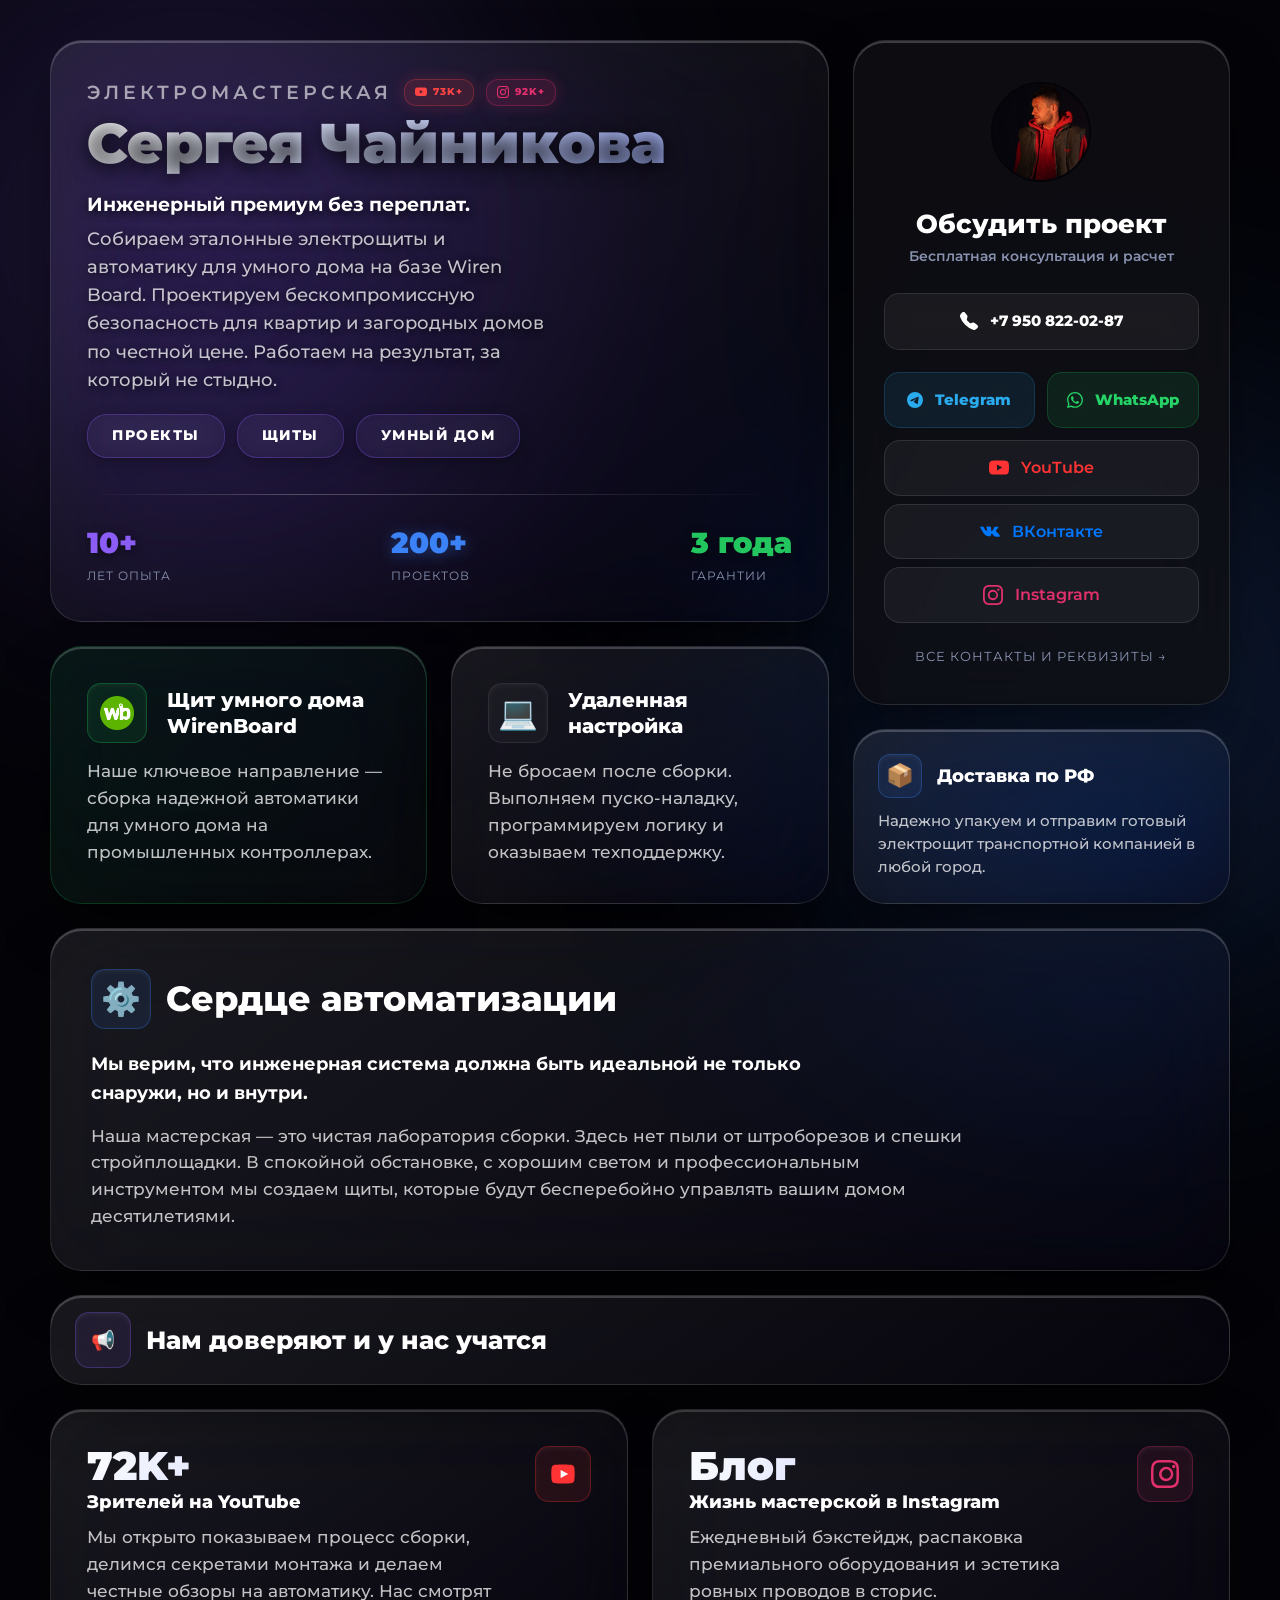
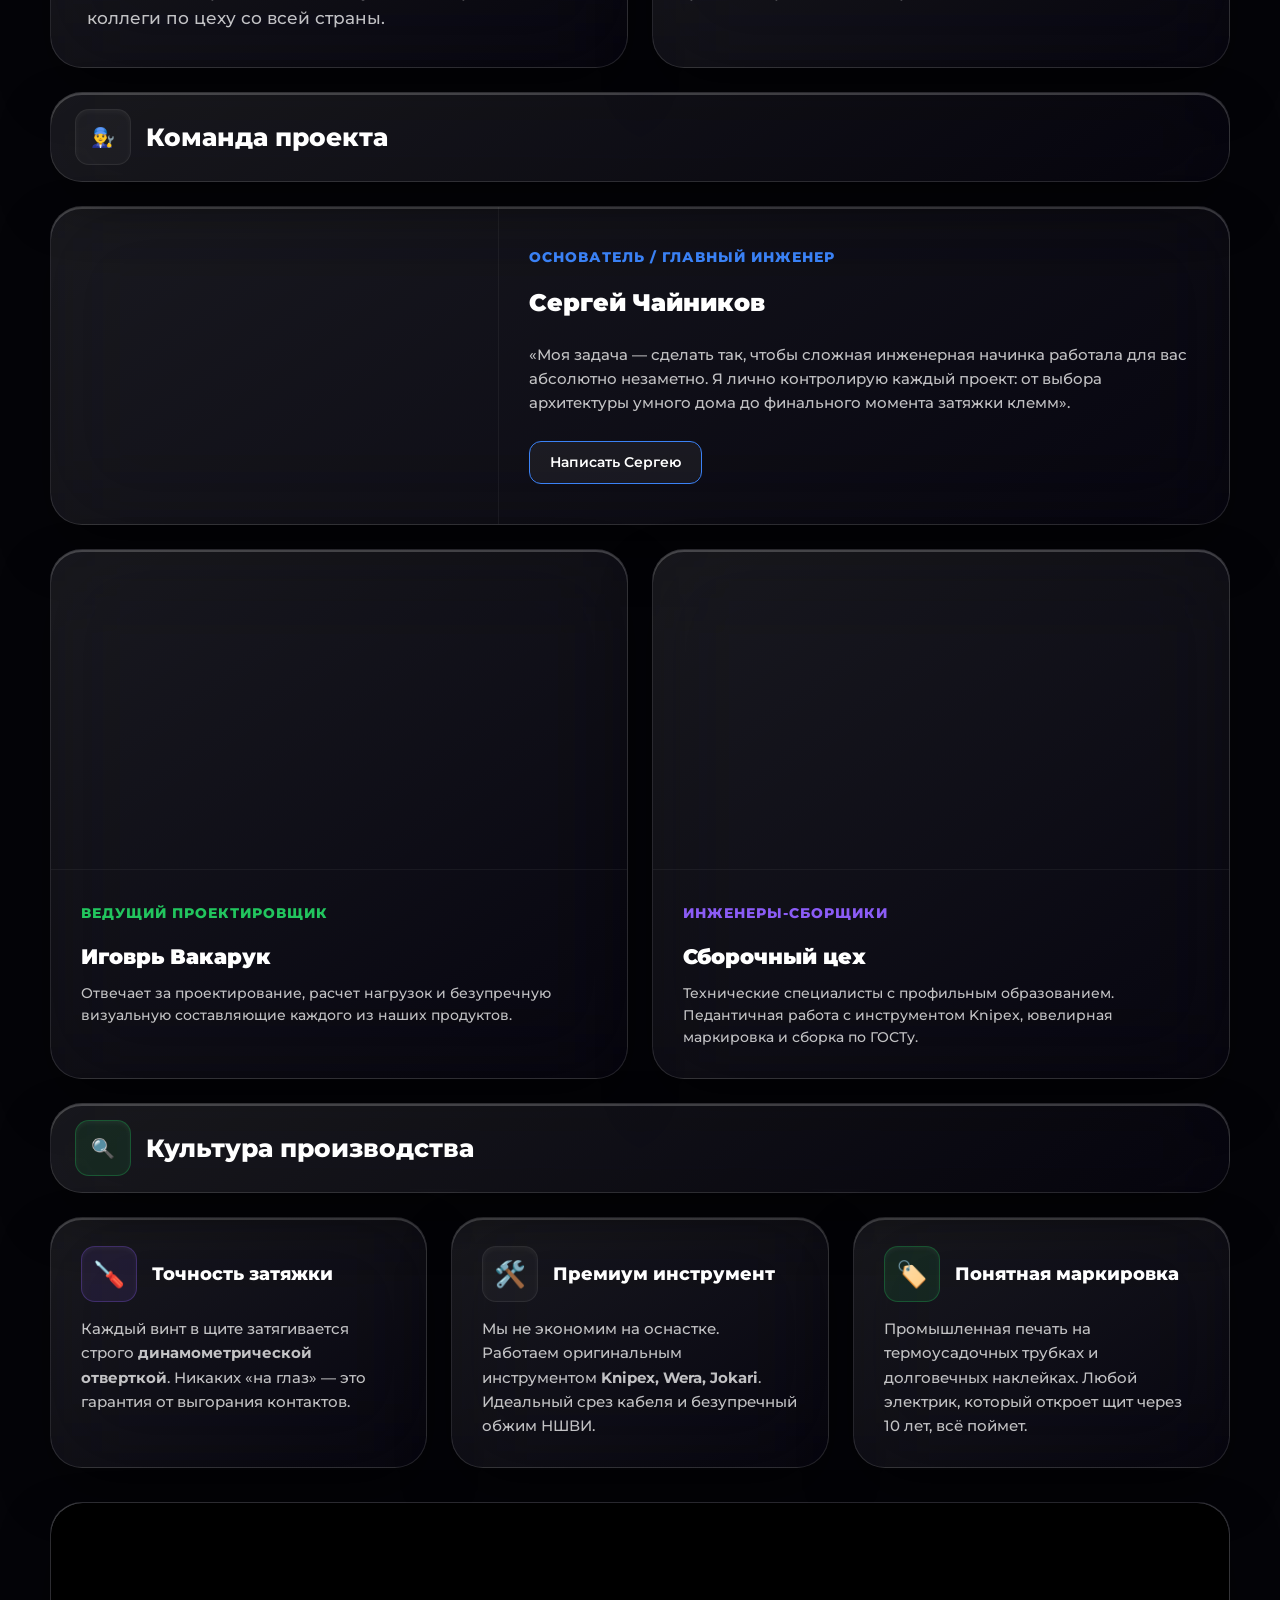
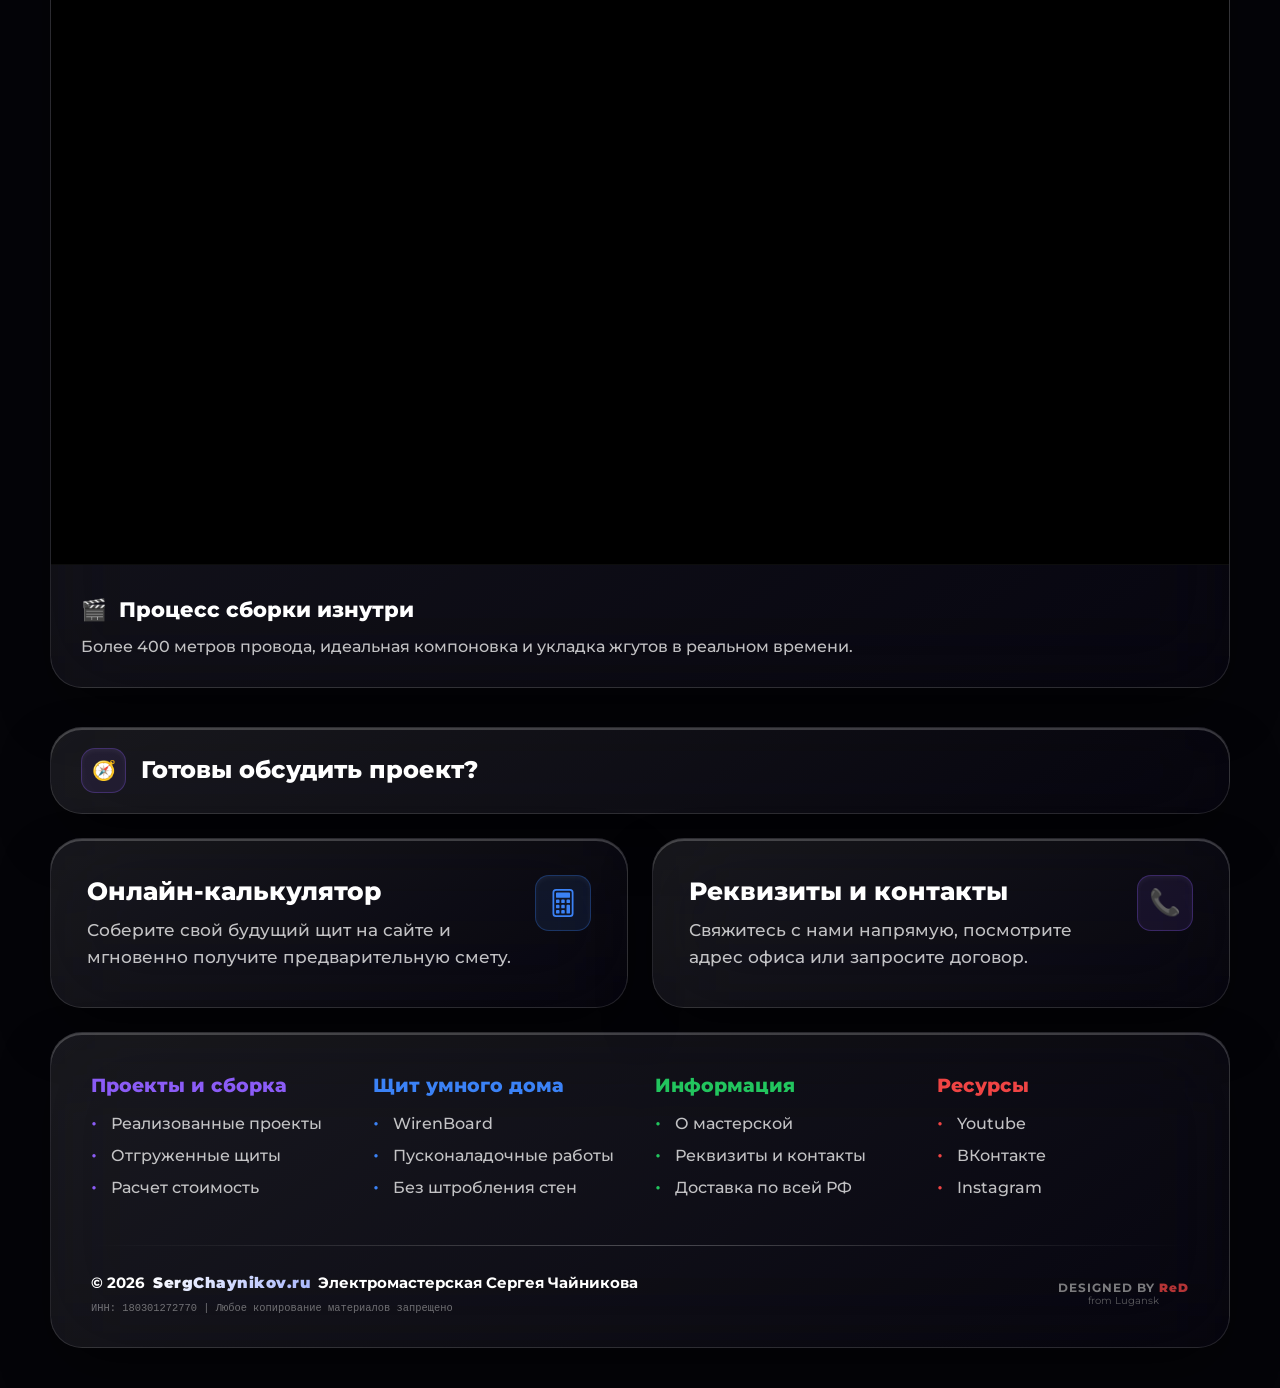
==== about.html @ d077c922 "-" ====
<!DOCTYPE html>
<html lang="ru">
<head>
    <meta charset="UTF-8">
    <meta name="viewport" content="width=device-width, initial-scale=1.0, maximum-scale=1.0, user-scalable=no">
    <title>О мастерской | Сергей Чайников: Электромастерская</title>

    <link rel="preconnect" href="https://fonts.googleapis.com">
    <link rel="preconnect" href="https://fonts.gstatic.com" crossorigin>
    <link href="https://fonts.googleapis.com/css2?family=Montserrat:wght@400;500;600;800;900&display=swap" rel="stylesheet">

    <link rel="stylesheet" href="site/styles.css">
    <link rel="icon" type="image/x-icon" href="site/favicon.ico" />

    <meta name="description" content="Загляните за кулисы нашей электромастерской. Профессиональный инструмент, строгий контроль момента затяжки и идеальная эстетика сборки умных щитов.">
    <meta name="keywords" content="электромастерская, сборка щитов, инструмент knipex, сборка электрощитов ижевск, сергей чайников">
    <link rel="canonical" href="https://sergchaynikov.ru/about.html" />

    <meta property="og:type" content="website" />
    <meta property="og:url" content="https://sergchaynikov.ru/about.html" />
    <meta property="og:title" content="О мастерской | Сергей Чайников" />
    <meta property="og:description" content="Культура производства эталонных электрощитов. Загляните за кулисы нашей работы." />
    <meta property="og:image" content="https://sergchaynikov.ru/site/img/og-preview.png" />

    <script src="site/metrics.js" defer></script>

    <style>
        .section-header { padding: 16px 24px !important; min-height: auto !important; margin: 0 !important; z-index: 5; }

        .project-card, .team-card { padding: 0 !important; overflow: hidden; display: flex; flex-direction: column; cursor: pointer; }
        .project-img-wrapper { height: 240px; width: 100%; background-size: cover; background-position: center; border-bottom: 1px solid rgba(255, 255, 255, 0.05); transition: transform 0.5s ease; }
        .project-card:hover .project-img-wrapper { transform: scale(1.05); }

        .project-info { padding: 24px; position: relative; z-index: 2; background: linear-gradient(to bottom, rgba(15,15,20,0.4), transparent); flex: 1; display: flex; flex-direction: column; justify-content: space-between; }
        .project-title { font-size: 1.05rem; font-weight: 800; margin-bottom: 0; line-height: 1.3; color: #fff; }

        /* Стили для карточки команды */
        .team-img-wrapper { height: 320px; width: 100%; background-size: cover; background-position: top center; border-bottom: 1px solid rgba(255, 255, 255, 0.05); }
        .team-info { padding: 30px; }
        .team-name { font-size: 1.5rem; font-weight: 900; color: #fff; margin-bottom: 5px; }
        .team-role { font-size: 0.85rem; text-transform: uppercase; letter-spacing: 1px; color: var(--accent-blue); font-weight: 800; margin-bottom: 15px; display: inline-block; }

        .video-wrapper { width: 100%; aspect-ratio: 16/9; border-radius: 32px 32px 0 0; border-bottom: 1px solid rgba(255, 255, 255, 0.05); background: #000; }
        .video-wrapper iframe { width: 100%; height: 100%; border: none; border-radius: 32px 32px 0 0; }

        /* Статистика соцсетей */
        .stat-number { font-size: 2.5rem; font-weight: 900; line-height: 1; margin-bottom: 5px; background: linear-gradient(135deg, #fff 0%, #a5b4fc 100%); -webkit-background-clip: text; -webkit-text-fill-color: transparent; }

        /* Лайтбокс */
        .lightbox-overlay { display: none; position: fixed; top: 0; left: 0; width: 100%; height: 100%; background: rgba(4, 4, 8, 0.95); backdrop-filter: blur(15px); -webkit-backdrop-filter: blur(15px); z-index: 9999; opacity: 0; transition: opacity 0.3s ease; align-items: center; justify-content: center; overflow: hidden; }
        .lightbox-overlay.active { display: flex; opacity: 1; }
        .lightbox-overlay img { max-width: 90vw; max-height: 90vh; border-radius: 16px; box-shadow: 0 20px 50px rgba(0,0,0,0.8); object-fit: contain; transition: transform 0.2s ease-out; cursor: grab; user-select: none; -webkit-user-drag: none; }
        .lightbox-controls { position: absolute; top: 25px; right: 25px; display: flex; gap: 12px; z-index: 10000; }
        .lightbox-btn { width: 48px; height: 48px; background: rgba(255,255,255,0.05); border: 1px solid rgba(255,255,255,0.15); border-radius: 14px; color: #fff; display: flex; align-items: center; justify-content: center; cursor: pointer; transition: all 0.3s ease; backdrop-filter: blur(10px); }
        .lightbox-btn:hover { background: rgba(255,255,255,0.15); transform: translateY(-2px); }
        .lightbox-btn.close-btn { background: rgba(239, 68, 68, 0.15); border-color: rgba(239, 68, 68, 0.3); color: #ff4444; }

        @media (max-width: 920px) {
            .project-img-wrapper { height: 200px; }
            .team-img-wrapper { height: 280px; }
            .lightbox-controls { top: 15px; right: 15px; gap: 8px; }
            .lightbox-btn { width: 40px; height: 40px; }
        }
    </style>
</head>
<body ontouchstart="">

<div class="bg-glow"></div>

<div class="container">
    <div class="bento-grid">

        <div id="header-container" style="display: contents;"></div>

        <div class="bento-card span-12 glow-blue" style="padding: 40px 40px; position: relative; overflow: hidden; cursor: default;">
            <div style="position: absolute; inset: 0; background: url('https://static.tildacdn.com/tild3639-3733-4166-b530-633966343738/Home3f_AVR__32-7.jpg') center/cover; opacity: 0.15; filter: grayscale(50%); z-index: 0; pointer-events: none;"></div>

            <div style="position: relative; z-index: 2;">
                <div style="display: flex; align-items: center; gap: 15px; margin-bottom: 20px;">
                    <div class="card-icon" style="margin: 0; width: 60px; height: 60px; flex-shrink: 0; background: rgba(59, 130, 246, 0.1); border-color: rgba(59, 130, 246, 0.3); color: var(--accent-blue); font-size: 2rem;">
                        ⚙️
                    </div>
                    <h2 style="margin: 0; font-size: 2.2rem;">Сердце автоматизации</h2>
                </div>

                <p style="font-size: 1.15rem; color: #fff; font-weight: 700; margin-bottom: 15px; max-width: 800px;">
                    Мы верим, что инженерная система должна быть идеальной не только снаружи, но и внутри.
                </p>
                <p style="font-size: 1.05rem; line-height: 1.6; color: rgba(255,255,255,0.75); margin-bottom: 0; max-width: 900px;">
                    Наша мастерская — это чистая лаборатория сборки. Здесь нет пыли от штроборезов и спешки стройплощадки. В спокойной обстановке, с хорошим светом и профессиональным инструментом мы создаем щиты, которые будут бесперебойно управлять вашим домом десятилетиями.
                </p>
            </div>
        </div>

        <div class="bento-card span-12 section-header glow-purple" style="cursor: default;">
            <div style="display: flex; align-items: center; gap: 15px; width: 100%;">
                <div class="card-icon" style="margin: 0; flex-shrink: 0; background: rgba(139, 92, 246, 0.1); border-color: rgba(139, 92, 246, 0.3); color: var(--accent-purple); font-size: 1.2rem;">📢</div>
                <h2 style="margin: 0;">Нам доверяют и у нас учатся</h2>
            </div>
        </div>

        <a href="https://www.youtube.com/@serg.chaynikov_electrician/" target="_blank" class="bento-card span-6 glow-purple" style="text-decoration: none; color: inherit;">
            <div style="display: flex; justify-content: space-between; align-items: flex-start; gap: 20px;">
                <div>
                    <div class="stat-number">72K+</div>
                    <h2 style="margin: 0 0 10px 0; font-size: 1.1rem;">Зрителей на YouTube</h2>
                    <p style="margin: 0; color: rgba(255,255,255,0.75);">Мы открыто показываем процесс сборки, делимся секретами монтажа и делаем честные обзоры на автоматику. Нас смотрят коллеги по цеху со всей страны.</p>
                </div>
                <div class="card-icon" style="margin: 0; flex-shrink: 0; background: rgba(255, 51, 51, 0.1); border-color: rgba(255, 51, 51, 0.3); color: #ff3333;">
                    <svg width="28" height="28" viewBox="0 0 24 24" fill="currentColor"><path d="M21.582 6.186a2.665 2.665 0 0 0-1.884-1.888C17.986 3.846 12 3.846 12 3.846s-5.986 0-7.698.452a2.665 2.665 0 0 0-1.884 1.888C1.964 7.9 1.964 12 1.964 12s0 4.1.454 5.814a2.665 2.665 0 0 0 1.884 1.888c1.712.452 7.698.452 7.698.452s5.986 0 7.698-.452a2.665 2.665 0 0 0 1.884-1.888C22.036 16.1 22.036 12 22.036 12s0-4.1-.454-5.814z"/><path fill="#fff" d="M9.965 15.492V8.508l6.502 3.492-6.502 3.492z"/></svg>
                </div>
            </div>
        </a>

        <a href="https://www.instagram.com/serg.chaynikov" target="_blank" class="bento-card span-6 glow-purple" style="text-decoration: none; color: inherit;">
            <div style="display: flex; justify-content: space-between; align-items: flex-start; gap: 20px;">
                <div>
                    <div class="stat-number">Блог</div>
                    <h2 style="margin: 0 0 10px 0; font-size: 1.1rem;">Жизнь мастерской в Instagram</h2>
                    <p style="margin: 0; color: rgba(255,255,255,0.75);">Ежедневный бэкстейдж, распаковка премиального оборудования и эстетика ровных проводов в сторис.</p>
                </div>
                <div class="card-icon" style="margin: 0; flex-shrink: 0; background: rgba(225, 48, 108, 0.1); border-color: rgba(225, 48, 108, 0.3); color: #E1306C;">
                    <svg width="28" height="28" fill="currentColor" viewBox="0 0 16 16"><path d="M8 0C5.829 0 5.556.01 4.703.048 3.85.088 3.269.222 2.76.395a3.917 3.917 0 0 0-1.417.923A3.927 3.927 0 0 0 .46 2.758c-.173.509-.307 1.09-.346 1.943C.01 5.556 0 5.829 0 8s.01 2.444.048 3.297c.04.853.174 1.433.346 1.943.134.39.314.74.536 1.05.212.311.472.585.76.816.29.23.606.417.94.551.51.173 1.09.307 1.943.346C5.556 15.99 5.829 16 8 16s2.444-.01 3.297-.048c.853-.04 1.433-.174 1.943-.346a3.916 3.916 0 0 0 1.417-.923 3.927 3.927 0 0 0 .923-1.417c.173-.509.307-1.09.346-1.943C15.99 10.444 16 10.171 16 8s-.01-2.444-.048-3.297c-.04-.853-.174-1.433-.346-1.943a3.916 3.916 0 0 0-.923-1.417 3.927 3.927 0 0 0-1.417-.923c-.509-.173-1.09-.307-1.943-.346C10.444.01 10.171 0 8 0zm0 1.442c2.136 0 2.389.007 3.232.046.78.036 1.204.166 1.486.275.373.145.64.319.92.599.28.28.453.546.598.92.11.281.24.705.275 1.485.039.843.047 1.096.047 3.231s-.008 2.389-.047 3.232c-.035.78-.166 1.203-.275 1.485a2.47 2.47 0 0 1-.599.919c-.28.28-.546.453-.92.598-.28.11-.704.24-1.485.276-.843.038-1.096.047-3.232.047s-2.39-.009-3.233-.047c-.78-.036-1.203-.166-1.485-.276a2.478 2.478 0 0 1-.92-.598 2.48 2.48 0 0 1-.6-.92c-.109-.281-.24-.705-.275-1.485-.038-.843-.046-1.096-.046-3.233 0-2.136.008-2.388.046-3.231.036-.78.166-1.204.276-1.486.145-.373.319-.64.599-.92.28-.28.546-.453.92-.598.282-.11.705-.24 1.485-.276.738-.034 1.024-.044 2.515-.045v.002zm4.988 1.328a.96.96 0 1 0 0 1.92.96.96 0 0 0 0-1.92zm-4.27 1.122a4.109 4.109 0 1 0 0 8.217 4.109 4.109 0 0 0 0-8.217zm0 1.441a2.667 2.667 0 1 1 0 5.334 2.667 2.667 0 0 1 0-5.334z"/></svg>
                </div>
            </div>
        </a>

        <div class="bento-card span-12 section-header glow-blue" style="cursor: default;">
            <div style="display: flex; align-items: center; gap: 15px; width: 100%;">
                <div class="card-icon blue-icon" style="margin: 0; flex-shrink: 0; font-size: 1.2rem;">👨‍🔧</div>
                <h2 style="margin: 0;">Команда проекта</h2>
            </div>
        </div>

        <div class="bento-card span-12 team-card glow-blue" style="cursor: default; flex-direction: row; flex-wrap: wrap;">
            <div style="flex: 1; min-width: 300px; background: url('https://static.tildacdn.com/tild3639-3733-4166-b530-633966343738/Home3f_AVR__32-7.jpg') center/cover; border-right: 1px solid rgba(255, 255, 255, 0.05);"></div>

            <div style="flex: 1.5; min-width: 300px; padding: 40px 30px; display: flex; flex-direction: column; justify-content: center;">
                <span class="team-role">Основатель / Главный инженер</span>
                <h3 class="team-name">Сергей Чайников</h3>
                <p style="color: rgba(255,255,255,0.75); margin-top: 15px; font-size: 0.95rem; line-height: 1.6;">
                    «Моя задача — сделать так, чтобы сложная инженерная начинка работала для вас абсолютно незаметно. Я лично контролирую каждый проект: от выбора архитектуры умного дома до финального момента затяжки клемм».
                </p>
                <div style="margin-top: 25px; display: flex; gap: 10px;">
                    <a href="https://t.me/Sergey_Chaynikov_Electrician" target="_blank" class="social-link-styled" style="width: auto; padding: 10px 20px; font-size: 0.85rem; border-radius: 12px; border-color: var(--accent-blue); color: #fff;">Написать Сергею</a>
                </div>
            </div>
        </div>

        <div class="bento-card span-6 team-card glow-green" style="cursor: default;">
            <div class="team-img-wrapper" style="background-image: url('https://static.tildacdn.com/tild3639-3733-4166-b530-633966343738/Home3f_AVR__32-7.jpg'); filter: grayscale(20%);"></div>
            <div class="team-info">
                <span class="team-role" style="color: var(--accent-green);">Ведущий проектировщик</span>
                <h3 class="team-name" style="font-size: 1.3rem;">Иговрь Вакарук</h3>
                <p style="color: rgba(255,255,255,0.75); margin-top: 10px; font-size: 0.9rem; line-height: 1.5;">
                    Отвечает за проектирование, расчет нагрузок и безупречную визуальную составляющие каждого из наших продуктов.
                </p>
            </div>
        </div>

        <div class="bento-card span-6 team-card glow-purple" style="cursor: default;">
            <div class="team-img-wrapper" style="background-image: url('https://static.tildacdn.com/tild3639-3733-4166-b530-633966343738/Home3f_AVR__32-7.jpg'); filter: hue-rotate(20deg);"></div>
            <div class="team-info">
                <span class="team-role" style="color: var(--accent-purple);">Инженеры-сборщики</span>
                <h3 class="team-name" style="font-size: 1.3rem;">Сборочный цех</h3>
                <p style="color: rgba(255,255,255,0.75); margin-top: 10px; font-size: 0.9rem; line-height: 1.5;">
                    Технические специалисты с профильным образованием. Педантичная работа с инструментом Knipex, ювелирная маркировка и сборка по ГОСТу.
                </p>
            </div>
        </div>

        <div class="bento-card span-12 section-header glow-green" style="cursor: default; margin-top: 15px;">
            <div style="display: flex; align-items: center; gap: 15px; width: 100%;">
                <div class="card-icon" style="margin: 0; flex-shrink: 0; background: rgba(34, 197, 94, 0.1); border-color: rgba(34, 197, 94, 0.3); color: var(--accent-green); font-size: 1.2rem;">🔍</div>
                <h2 style="margin: 0;">Культура производства</h2>
            </div>
        </div>

        <div class="bento-card span-4 glow-purple" style="padding: 28px 30px; cursor: default;">
            <div style="display: flex; align-items: center; gap: 15px; margin-bottom: 15px;">
                <div class="card-icon" style="margin: 0; flex-shrink: 0; background: rgba(139, 92, 246, 0.1); border-color: rgba(139, 92, 246, 0.3); color: var(--accent-purple);">🪛</div>
                <h2 style="margin: 0; font-size: 1.1rem; line-height: 1.3;">Точность затяжки</h2>
            </div>
            <p style="font-size: 0.95rem; color: rgba(255,255,255,0.75); margin: 0;">Каждый винт в щите затягивается строго <strong>динамометрической отверткой</strong>. Никаких «на глаз» — это гарантия от выгорания контактов.</p>
        </div>

        <div class="bento-card span-4 glow-blue" style="padding: 28px 30px; cursor: default;">
            <div style="display: flex; align-items: center; gap: 15px; margin-bottom: 15px;">
                <div class="card-icon blue-icon" style="margin: 0; flex-shrink: 0;">🛠️</div>
                <h2 style="margin: 0; font-size: 1.1rem; line-height: 1.3;">Премиум инструмент</h2>
            </div>
            <p style="font-size: 0.95rem; color: rgba(255,255,255,0.75); margin: 0;">Мы не экономим на оснастке. Работаем оригинальным инструментом <strong>Knipex, Wera, Jokari</strong>. Идеальный срез кабеля и безупречный обжим НШВИ.</p>
        </div>

        <div class="bento-card span-4 glow-green" style="padding: 28px 30px; cursor: default;">
            <div style="display: flex; align-items: center; gap: 15px; margin-bottom: 15px;">
                <div class="card-icon" style="margin: 0; flex-shrink: 0; background: rgba(34, 197, 94, 0.1); border-color: rgba(34, 197, 94, 0.3); color: var(--accent-green);">🏷️</div>
                <h2 style="margin: 0; font-size: 1.1rem; line-height: 1.3;">Понятная маркировка</h2>
            </div>
            <p style="font-size: 0.95rem; color: rgba(255,255,255,0.75); margin: 0;">Промышленная печать на термоусадочных трубках и долговечных наклейках. Любой электрик, который откроет щит через 10 лет, всё поймет.</p>
        </div>

        <div class="bento-card span-12 glow-blue" style="padding: 0 !important; overflow: hidden; display: flex; flex-direction: column; cursor: default; margin-top: 10px;">
            <div class="video-wrapper">
                <iframe src="https://www.youtube.com/embed/dynhbOL2Yt4" title="Процесс сборки щита" allow="accelerometer; autoplay; clipboard-write; encrypted-media; gyroscope; picture-in-picture; web-share" allowfullscreen></iframe>
            </div>
            <div style="padding: 28px 30px;">
                <div style="display: flex; align-items: center; gap: 12px; margin-bottom: 8px;">
                    <span style="font-size: 1.3rem;">🎬</span>
                    <h2 style="margin: 0; font-size: 1.3rem;">Процесс сборки изнутри</h2>
                </div>
                <p style="margin: 0; color: rgba(255,255,255,0.75); font-size: 1rem; line-height: 1.5;">Более 400 метров провода, идеальная компоновка и укладка жгутов в реальном времени.</p>
            </div>
        </div>

        <div class="bento-card span-12 glow-purple" style="margin-top: 15px; min-height: auto !important; padding: 20px 30px !important; cursor: default;">
            <div style="display: flex; align-items: center; gap: 15px; width: 100%;">
                <div class="card-icon" style="margin: 0; flex-shrink: 0; background: rgba(139, 92, 246, 0.1); border-color: rgba(139, 92, 246, 0.3); color: var(--accent-purple); font-size: 1.2rem; width: 45px; height: 45px;">🧭</div>
                <h2 style="margin: 0; font-size: 1.5rem;">Готовы обсудить проект?</h2>
            </div>
        </div>

        <a href="calculator.html" class="bento-card span-6 glow-blue" style="justify-content: center; text-decoration: none; color: inherit;">
            <div style="display: flex; justify-content: space-between; align-items: flex-start; gap: 20px;">
                <div>
                    <h2 style="margin-bottom: 10px;">Онлайн-калькулятор</h2>
                    <p style="margin: 0; color: rgba(255,255,255,0.75);">Соберите свой будущий щит на сайте и мгновенно получите предварительную смету.</p>
                </div>
                <div class="card-icon" style="margin: 0; flex-shrink: 0; background: rgba(59, 130, 246, 0.1); border-color: rgba(59, 130, 246, 0.3); color: var(--accent-blue);">
                    <svg xmlns="http://www.w3.org/2000/svg" width="28" height="28" fill="currentColor" viewBox="0 0 16 16">
                        <path d="M12 1a1 1 0 0 1 1 1v12a1 1 0 0 1-1 1H4a1 1 0 0 1-1-1V2a1 1 0 0 1 1-1h8zM4 0a2 2 0 0 0-2 2v12a2 2 0 0 0 2 2h8a2 2 0 0 0 2-2V2a2 2 0 0 0-2-2H4z"/>
                        <path d="M4 2.5a.5.5 0 0 1 .5-.5h7a.5.5 0 0 1 .5.5v2a.5.5 0 0 1-.5.5h-7a.5.5 0 0 1-.5-.5v-2zm0 4a.5.5 0 0 1 .5-.5h1a.5.5 0 0 1 .5.5v1a.5.5 0 0 1-.5.5h-1a.5.5 0 0 1-.5-.5v-1zm0 3a.5.5 0 0 1 .5-.5h1a.5.5 0 0 1 .5.5v1a.5.5 0 0 1-.5.5h-1a.5.5 0 0 1-.5-.5v-1zm0 3a.5.5 0 0 1 .5-.5h1a.5.5 0 0 1 .5.5v1a.5.5 0 0 1-.5.5h-1a.5.5 0 0 1-.5-.5v-1zm3-6a.5.5 0 0 1 .5-.5h1a.5.5 0 0 1 .5.5v1a.5.5 0 0 1-.5.5h-1a.5.5 0 0 1-.5-.5v-1zm0 3a.5.5 0 0 1 .5-.5h1a.5.5 0 0 1 .5.5v1a.5.5 0 0 1-.5.5h-1a.5.5 0 0 1-.5-.5v-1zm0 3a.5.5 0 0 1 .5-.5h1a.5.5 0 0 1 .5.5v1a.5.5 0 0 1-.5.5h-1a.5.5 0 0 1-.5-.5v-1zm3-6a.5.5 0 0 1 .5-.5h1a.5.5 0 0 1 .5.5v1a.5.5 0 0 1-.5.5h-1a.5.5 0 0 1-.5-.5v-1zm0 3a.5.5 0 0 1 .5-.5h1a.5.5 0 0 1 .5.5v4a.5.5 0 0 1-.5.5h-1a.5.5 0 0 1-.5-.5v-4z"/>
                    </svg>
                </div>
            </div>
        </a>

        <a href="contacts.html" class="bento-card span-6 glow-purple" style="justify-content: center; text-decoration: none; color: inherit;">
            <div style="display: flex; justify-content: space-between; align-items: flex-start; gap: 20px;">
                <div>
                    <h2 style="margin-bottom: 10px;">Реквизиты и контакты</h2>
                    <p style="margin: 0; color: rgba(255,255,255,0.75);">Свяжитесь с нами напрямую, посмотрите адрес офиса или запросите договор.</p>
                </div>
                <div class="card-icon" style="margin: 0; flex-shrink: 0; background: rgba(139, 92, 246, 0.1); border-color: rgba(139, 92, 246, 0.3); color: var(--accent-purple);">
                    📞
                </div>
            </div>
        </a>

        <div id="footer-container" style="display: contents;"></div>

    </div>
</div>

<script src="site/loader.js"></script>

</body>
</html>
---- site/styles.css ----
/* ==========================================================================
   site/styles.css — ЛЮКСОВЫЙ СТЕКЛЯННЫЙ ДИЗАЙН 2026 (ОЧИЩЕННАЯ ВЕРСИЯ)
   ========================================================================== */

/* ==========================================================================
   1. ПЕРЕМЕННЫЕ И ШРИФТЫ
   ========================================================================== */
@import url('https://fonts.googleapis.com/css2?family=Montserrat:wght@400;500;600;800;900&display=swap');

:root {
    --bg-deep: #040408;
    --accent-purple: #8b5cf6;
    --accent-blue: #3b82f6;
    --accent-green: #22c55e;
    --accent-red: #ef4444;
    --text-main: #ffffff;
    --text-muted: #8892b0;
}

/* ==========================================================================
   2. ОСНОВНЫЕ СТИЛИ (RESET & BODY)
   ========================================================================== */
* {
    margin: 0;
    padding: 0;
    box-sizing: border-box;
    -webkit-tap-highlight-color: transparent;
}

body {
    font-family: 'Montserrat', sans-serif;
    background-color: var(--bg-deep);
    color: var(--text-main);
    padding: 40px 20px;
    min-height: 100vh;
    line-height: 1.6;
    position: relative;
    overflow-x: hidden;
    z-index: 0;
}

/* Фоновое свечение (сферы) */
.bg-glow::before,
.bg-glow::after {
    content: '';
    position: fixed;
    border-radius: 50%;
    filter: blur(140px);
    z-index: -1;
    opacity: 0.55;
    pointer-events: none;
}

.bg-glow::before {
    width: 50vw; height: 50vw;
    background: rgba(139, 92, 246, 0.35);
    top: -10%; left: -10%;
}

.bg-glow::after {
    width: 45vw; height: 45vw;
    background: rgba(59, 130, 246, 0.35);
    bottom: -10%; right: -10%;
}

/* ==========================================================================
   3. СЕТКА BENTO
   ========================================================================== */
.container {
    max-width: 1180px;
    margin: 0 auto;
}

.bento-grid {
    display: grid;
    grid-template-columns: repeat(12, 1fr);
    grid-auto-rows: auto;
    gap: 24px;
}

.span-12 { grid-column: span 12; }
.span-8 { grid-column: span 8; }
.span-7 { grid-column: span 7; }
.span-6 { grid-column: span 6; }
.span-5 { grid-column: span 5; }
.span-4 { grid-column: span 4; }
.row-span-2 { grid-row: span 2; }

/* ==========================================================================
   4. БАЗОВАЯ КАРТОЧКА BENTO (ТЯЖЕЛОЕ СТЕКЛО + МЯГКАЯ МОЛНИЯ)
   ========================================================================== */
.bento-card {
    min-height: 160px;
    background: linear-gradient(145deg, rgba(255, 255, 255, 0.085) 0%, rgba(139, 92, 246, 0.025) 100%);
    backdrop-filter: blur(48px) saturate(180%);
    -webkit-backdrop-filter: blur(48px) saturate(180%);
    border: 1px solid rgba(255, 255, 255, 0.12);
    border-radius: 32px;
    padding: 36px;
    display: flex;
    flex-direction: column;
    position: relative;
    overflow: hidden;
    box-shadow: 0 25px 60px -15px rgba(0, 0, 0, 0.6),
                inset 0 2px 0 rgba(255, 255, 255, 0.2);
    transition: all 0.4s cubic-bezier(0.23, 1, 0.32, 1);
    cursor: pointer;
}

/* Гарантия курсора-пальца для карточек-ссылок */
a.bento-card {
    cursor: pointer !important;
}

/* Мягкая пролетающая молния */
.bento-card::before {
    content: '';
    position: absolute;
    top: 0; left: -100%; width: 50%; height: 100%;
    background: linear-gradient(to right, transparent, rgba(255, 255, 255, 0.04), transparent);
    transform: skewX(-20deg);
    transition: 0.7s ease;
    pointer-events: none;
    z-index: 1;
}
.bento-card:hover::before { left: 150%; }

/* Эффект левитации */
.bento-card:hover, .bento-card:active {
    transform: translateY(-8px);
}

/* Глобальные классы неона для карточек */
.glow-purple:hover, .glow-purple:active {
    border-color: rgba(139, 92, 246, 0.6);
    box-shadow: 0 35px 70px -10px rgba(139, 92, 246, 0.4), inset 0 2px 0 rgba(255, 255, 255, 0.3);
}
.glow-blue:hover, .glow-blue:active {
    border-color: rgba(59, 130, 246, 0.6);
    box-shadow: 0 35px 70px -10px rgba(59, 130, 246, 0.4), inset 0 2px 0 rgba(255, 255, 255, 0.3);
}
.glow-green:hover, .glow-green:active {
    border-color: rgba(34, 197, 94, 0.6);
    box-shadow: 0 35px 70px -10px rgba(34, 197, 94, 0.4), inset 0 2px 0 rgba(255, 255, 255, 0.3);
}

/* Выравнивание контента */
.hero-card { justify-content: center; cursor: default; }
.contact-card { align-items: center; justify-content: center; text-align: center; cursor: default; }
.icon-card { justify-content: flex-start; }
.tight-card { padding: 28px !important; }

/* ==========================================================================
   5. ТИПОГРАФИКА
   ========================================================================== */
h1 {
    font-size: 3.5rem; font-weight: 900; line-height: 1.1; margin-bottom: 20px;
    background: linear-gradient(135deg, #fff 0%, #a5b4fc 100%);
    -webkit-background-clip: text; -webkit-text-fill-color: transparent;
    text-shadow: 0 4px 20px rgba(0,0,0,0.4); position: relative; z-index: 2;
}

h2 { font-size: 1.55rem; margin-bottom: 15px; font-weight: 800; line-height: 1.3; color: #fff; position: relative; z-index: 2; }
p { color: rgba(255,255,255,0.75); font-weight: 500; font-size: 1.05rem; position: relative; z-index: 2; line-height: 1.6; }

.pre-title {
    font-size: 1.2rem; font-weight: 600; color: rgba(255,255,255,0.6); text-transform: uppercase;
    letter-spacing: 4px; margin-bottom: 5px; position: relative; z-index: 2;
}

/* ==========================================================================
   6. КНОПКИ ГЛАВНОГО ЭКРАНА (HERO TAGS)
   ========================================================================== */
.tags-row { display: flex; flex-wrap: wrap; gap: 12px; margin-bottom: 25px; position: relative; z-index: 2; }

.hero-tag {
    display: inline-block; padding: 10px 24px; background: rgba(139, 92, 246, 0.05);
    backdrop-filter: blur(16px); border: 1px solid rgba(139, 92, 246, 0.3);
    border-radius: 20px; color: #fff; font-size: 0.85rem; font-weight: 800;
    text-transform: uppercase; letter-spacing: 1.5px; text-decoration: none;
    cursor: pointer; transition: all 0.3s cubic-bezier(0.4, 0, 0.2, 1);
    box-shadow: 0 4px 15px rgba(0, 0, 0, 0.3);
}

.hero-tag:hover, .hero-tag:active {
    background: var(--accent-purple); border-color: var(--accent-purple); color: #fff;
    transform: translateY(-3px) scale(1.05); box-shadow: 0 0 25px rgba(139, 92, 246, 0.5), 0 5px 15px rgba(0, 0, 0, 0.4);
}
.hero-tag:active { transform: translateY(-1px) scale(0.98); }
.hero-tag:first-child { animation: pulse-border 3s infinite; }

@keyframes pulse-border {
    0% { border-color: rgba(139, 92, 246, 0.3); }
    50% { border-color: rgba(139, 92, 246, 0.8); box-shadow: 0 0 10px rgba(139, 92, 246, 0.2); }
    100% { border-color: rgba(139, 92, 246, 0.3); }
}

/* ==========================================================================
   7. КНОПКИ СВЯЗИ И МЕССЕНДЖЕРОВ
   ========================================================================== */
.action-btn {
    display: flex; align-items: center; justify-content: center; gap: 12px; width: 100%;
    padding: 15px; margin-top: 10px; border-radius: 15px; text-decoration: none; font-weight: 800;
    font-size: 0.95rem; transition: all 0.3s; backdrop-filter: blur(16px); position: relative; z-index: 2;
}

/* Базовый стеклянный фон (используется для кнопки телефона) */
.btn-glass {
    background: rgba(255, 255, 255, 0.05);
    border: 1px solid rgba(255, 255, 255, 0.1);
    color: #fff;
}
.btn-glass:hover, .btn-glass:active {
    background: rgba(255, 255, 255, 0.12);
    border-color: rgba(255, 255, 255, 0.3);
    transform: translateY(-2px);
}

.btn-tg { background: rgba(42, 171, 238, 0.1); color: #2AABEE; border: 1px solid rgba(42, 171, 238, 0.2); }
.btn-tg:hover, .btn-tg:active { background: #2AABEE; color: #fff; box-shadow: 0 5px 20px rgba(42, 171, 238, 0.4); border-color: #2AABEE; transform: translateY(-2px); }

.btn-wa { background: rgba(37, 211, 102, 0.1); color: #25D366; border: 1px solid rgba(37, 211, 102, 0.2); }
.btn-wa:hover, .btn-wa:active { background: #25D366; color: #fff; box-shadow: 0 5px 20px rgba(37, 211, 102, 0.4); border-color: #25D366; transform: translateY(-2px); }

/* ==========================================================================
   8. ИНЖЕНЕРНЫЕ ИКОНКИ (Квадратные)
   ========================================================================== */
.card-icon {
    font-size: 1.6rem; margin-bottom: 20px; background: rgba(255,255,255,0.03); width: 56px; height: 56px;
    display: flex; align-items: center; justify-content: center; border-radius: 14px;
    border: 1px solid rgba(255,255,255,0.08); box-shadow: inset 0 2px 5px rgba(255,255,255,0.05); position: relative; z-index: 2;
}

/* ==========================================================================
   9. ШИРОКИЕ КНОПКИ СОЦСЕТЕЙ
   ========================================================================== */
.social-link-styled {
    display: flex; align-items: center; justify-content: center; gap: 12px; width: 100%; padding: 14px;
    border-radius: 16px; text-decoration: none; font-weight: 600; font-size: 1rem; transition: all 0.3s ease;
    background: rgba(255, 255, 255, 0.05); /* Беловатый стеклянный фон в покое */
    border: 1px solid rgba(255, 255, 255, 0.1); position: relative; z-index: 2;
}

.yt-link span { color: #ff3333; transition: color 0.3s; }
.yt-link svg { fill: #ff3333; transition: fill 0.3s; }
.yt-link:hover, .yt-link:active { background: #ff3333; border-color: #ff3333; transform: translateY(-2px); box-shadow: 0 5px 20px rgba(255, 51, 51, 0.4); }
.yt-link:hover span, .yt-link:hover svg { color: #fff; fill: #fff; }

.vk-link span { color: #0077FF; transition: color 0.3s; }
.vk-link svg { fill: #0077FF; transition: fill 0.3s; }
.vk-link:hover, .vk-link:active { background: #0077FF; border-color: #0077FF; transform: translateY(-2px); box-shadow: 0 5px 20px rgba(0, 119, 255, 0.4); }
.vk-link:hover span, .vk-link:hover svg { color: #fff; fill: #fff; }

.inst-link span { color: #E1306C; transition: color 0.3s; }
.inst-link svg { fill: #E1306C; transition: fill 0.3s; }
.inst-link:hover, .inst-link:active { background: #E1306C; border-color: #E1306C; transform: translateY(-2px); box-shadow: 0 5px 20px rgba(225, 48, 108, 0.4); }
.inst-link:hover span, .inst-link:hover svg { color: #fff; fill: #fff; }

/* Текстовая ссылка под соцсетями */
.text-link-muted {
    font-size: 0.8rem; text-transform: uppercase; letter-spacing: 1px; color: var(--text-muted);
    text-decoration: none; transition: 0.3s ease; display: flex; align-items: center; justify-content: center; gap: 6px;
}
.text-link-muted:hover { color: #fff; }

/* ==========================================================================
   10. ПОДВАЛ (FAT FOOTER)
   ========================================================================== */
.footer-card {
    display: flex; flex-direction: column; padding: 40px 40px 30px !important;
    border-radius: 32px; position: relative; z-index: 2; min-height: auto !important;
    height: fit-content; align-self: start !important;
}

/* Изменено: Используем жесткую сетку в 4 колонки для растягивания на всю ширину */
.footer-top {
    display: grid;
    grid-template-columns: repeat(4, 1fr);
    gap: 30px;
    width: 100%;
}

.footer-divider {
    width: 100%; height: 1px; margin: 35px 0 25px 0;
    background: linear-gradient(90deg, transparent 0%, rgba(255, 255, 255, 0.25) 50%, transparent 100%);
}

.footer-bottom { display: flex; flex-direction: row; justify-content: space-between; align-items: center; width: 100%; }
.footer-left { display: flex; flex-direction: column; gap: 5px; }
.footer-right { display: flex; flex-direction: column; align-items: flex-end; gap: 8px; }

.footer-copyright { font-weight: 700; font-size: 0.95rem; color: #fff; display: flex; align-items: center; gap: 8px; flex-wrap: wrap; }
.footer-domain {
    background: linear-gradient(135deg, #fff 0%, #a5b4fc 100%);
    -webkit-background-clip: text; -webkit-text-fill-color: transparent;
    font-weight: 900; letter-spacing: 0.5px;
}

.footer-legal { font-size: 0.65rem; color: rgba(255, 255, 255, 0.4); font-family: monospace; }

/* Блок разработчика */
.designer-link { display: flex; flex-direction: column; align-items: center; text-decoration: none; opacity: 0.75; transition: all 0.3s ease; line-height: 1.2; }
.designer-link:hover, .designer-link:active { opacity: 1; transform: translateY(-2px); }
.designer-text { font-size: 0.75rem; color: #a3a3a3; font-weight: 700; letter-spacing: 1px; }
.designer-link:hover .designer-text, .designer-link:active .designer-text { color: #fff; }

.red-word { color: var(--accent-red); font-weight: 900; transition: all 0.3s ease; }
.designer-link:hover .red-word, .designer-link:active .red-word { text-shadow: 0 0 15px rgba(239, 68, 68, 0.8); }

.designer-city { font-size: 0.6rem; color: #777; transition: color 0.3s ease; }
.designer-link:hover .designer-city, .designer-link:active .designer-city { color: #999; }

/* ==========================================================================
   11. СТИЛИ ДЛЯ СПИСКОВ В ПОДВАЛЕ
   ========================================================================== */
.service-list { list-style: none; padding: 0; margin: 0; }
.service-list li { position: relative; padding-left: 20px; margin-bottom: 10px; font-weight: 500; font-size: 1rem; line-height: 1.4; }
.service-list li::before { content: '•'; position: absolute; left: 0; font-size: 1.2rem; line-height: 1; top: 0px; }

/* Цветные точки */
.footer-top > div:nth-child(1) .service-list li::before { color: var(--accent-purple); }
.footer-top > div:nth-child(2) .service-list li::before { color: var(--accent-blue); }
.footer-top > div:nth-child(3) .service-list li::before { color: var(--accent-green); }
.footer-top > div:nth-child(4) .service-list li::before { color: var(--accent-red); }

.service-list a { color: rgba(255, 255, 255, 0.75); text-decoration: none; transition: all 0.3s ease; display: inline-block; }
.service-list a:hover { color: #fff; transform: translateX(5px); }

/* ==========================================================================
    12. АДАПТИВНОСТЬ И ОПТИМИЗАЦИЯ ДЛЯ IOS SAFARI
    ========================================================================== */
 @media (max-width: 920px) {
     .span-8, .span-7, .span-6, .span-5, .span-4 { grid-column: span 12; }
     .row-span-2 { grid-row: span 1; }

     h1 { font-size: 2.5rem; }
     .tags-row { gap: 8px; }
     .hero-tag { font-size: 0.7rem; padding: 6px 12px; }

     /* Адаптивность для подвала (2 колонки) */
     .footer-top { grid-template-columns: repeat(2, 1fr); gap: 30px; }

     .footer-bottom { flex-direction: column; text-align: center; gap: 25px; }
     .footer-left, .footer-right { align-items: center; }
     .footer-copyright { justify-content: center; text-align: center; }
     .designer-link { align-items: center; }

     /* =========================================================
        СКОРАЯ ПОМОЩЬ ДЛЯ SAFARI (ОТКЛЮЧАЕМ ТЯЖЕЛЫЙ РЕНДЕР И БАГИ)
        ========================================================= */

     /* 1. УБИРАЕМ ФОНОВЫЕ СФЕРЫ (Главный тормоз) */
     .bg-glow { display: none !important; }

     /* 2. УБИРАЕМ СКРЫТЫЕ МОЛНИИ И НЕОНОВЫЕ ПЯТНА */
     .bento-card::before { display: none !important; }
     .neon-glow-left { display: none !important; }

     /* 3. ОТКЛЮЧАЕМ МАСКИ НА ФОТОГРАФИЯХ */
     .hero-bg, .contact-bg-mask {
         -webkit-mask-image: none !important;
         mask-image: none !important;
         opacity: 0.15 !important;
     }

     /* 4. УПРОЩАЕМ ТЕНИ И АНИМАЦИИ */
     .hero-tag:first-child { animation: none !important; border-color: rgba(139, 92, 246, 0.5) !important; }
     * { box-shadow: none !important; } /* Сносим все тяжелые неоновые тени */

     /* 5. ОТКЛЮЧАЕМ ПОДПРЫГИВАНИЕ (ЧТОБЫ ССЫЛКИ НЕ УБЕГАЛИ ИЗ-ПОД ПАЛЬЦА) */
     .bento-card:hover, .bento-card:active {
         transform: translateZ(0) !important; /* Оставляем аппаратное ускорение, но убираем сдвиг */
     }
     .hero-tag:hover, .hero-tag:active,
     .action-btn:hover, .action-btn:active,
     .social-link-styled:hover, .social-link-styled:active,
     .badge-yt:hover, .badge-yt:active,
     .badge-inst:hover, .badge-inst:active {
         transform: none !important; /* Намертво прибиваем кнопки на месте */
     }

     /* 6. ОБЛЕГЧАЕМ СТЕКЛО НА КАРТОЧКАХ */
     .bento-card {
         padding: 28px 24px !important;
         /* Делаем фон чуть более плотным, чтобы снизить нагрузку на блюр */
         background: linear-gradient(145deg, rgba(25, 25, 30, 0.9) 0%, rgba(15, 15, 20, 0.95) 100%) !important;
         /* Снижаем размытие с 48px до 8px */
         backdrop-filter: blur(8px) !important;
         -webkit-backdrop-filter: blur(8px) !important;
         /* Форсируем аппаратное ускорение */
         transform: translateZ(0) !important;
         border: 1px solid rgba(255, 255, 255, 0.08) !important;
     }
 }

 /* Дополнительная адаптивность для подвала на телефонах (1 колонка) */
 @media (max-width: 600px) {
     .footer-top { grid-template-columns: 1fr; gap: 30px; }
 }
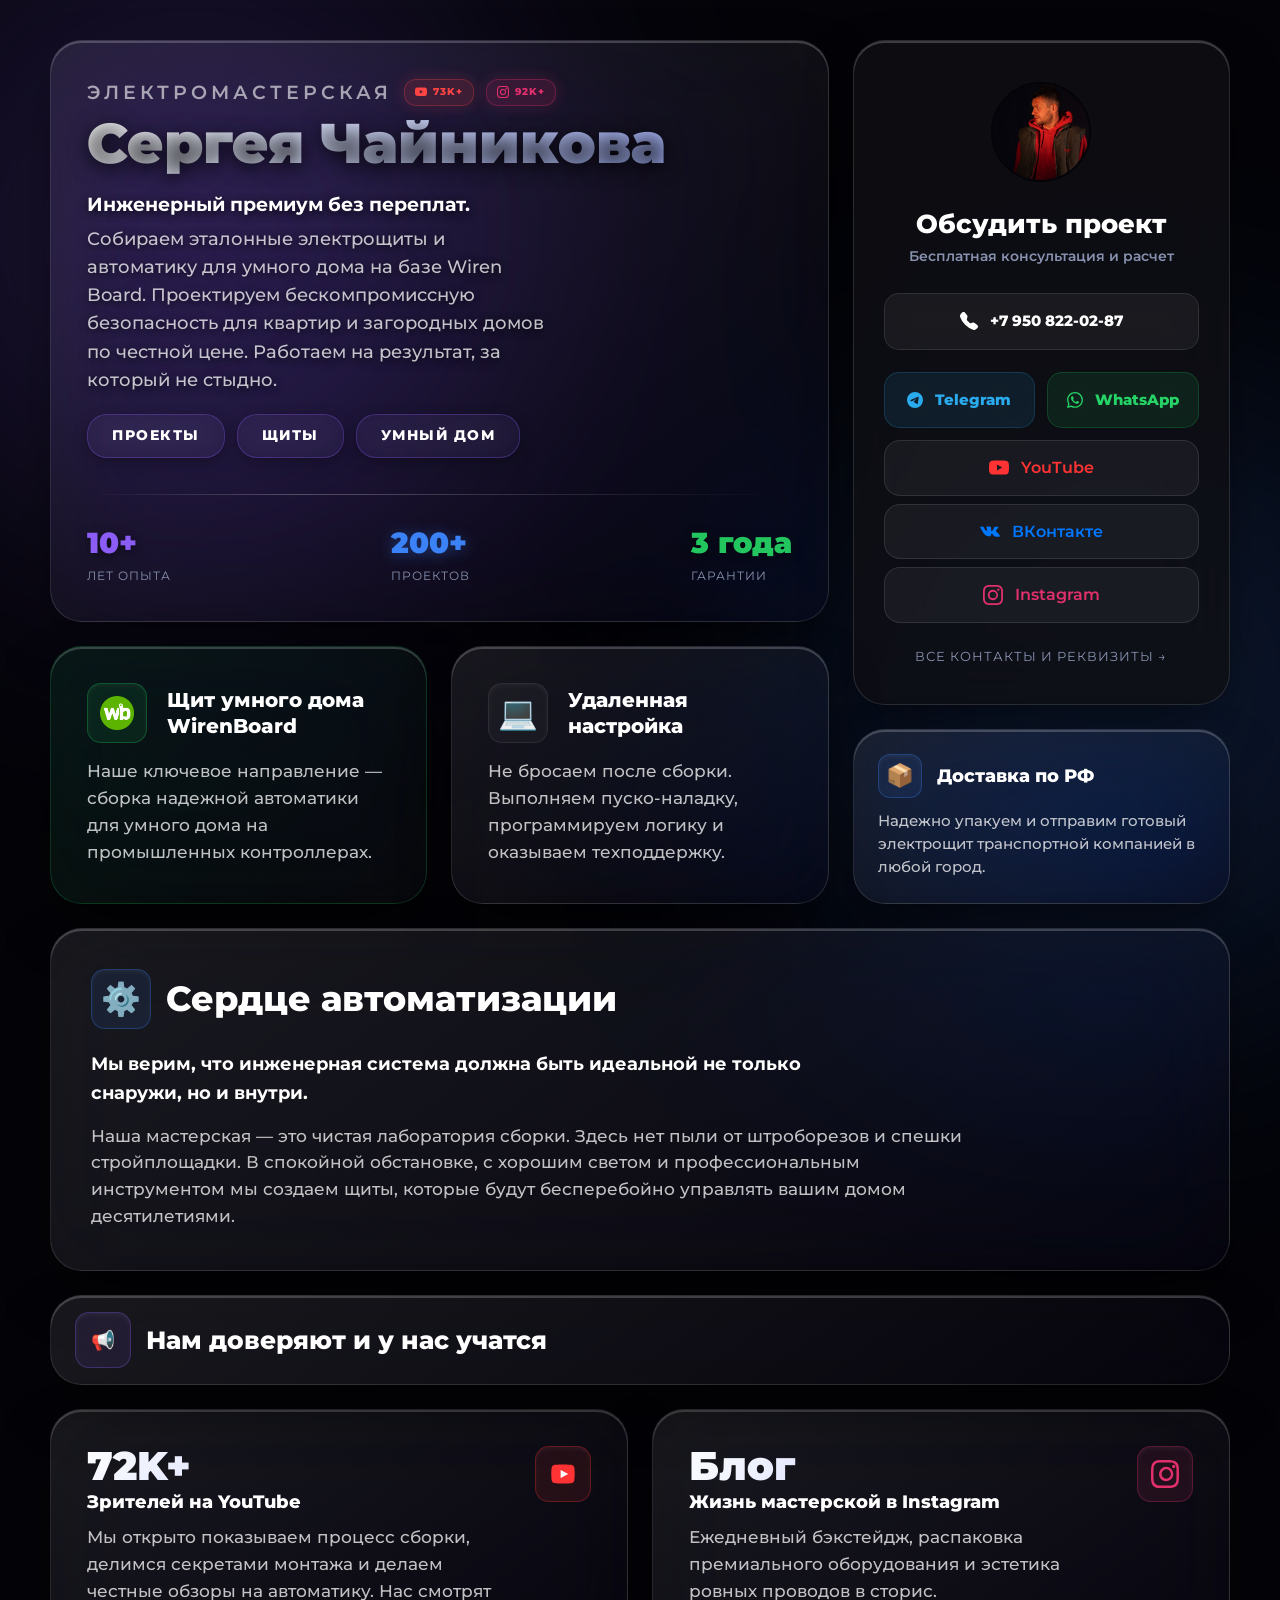
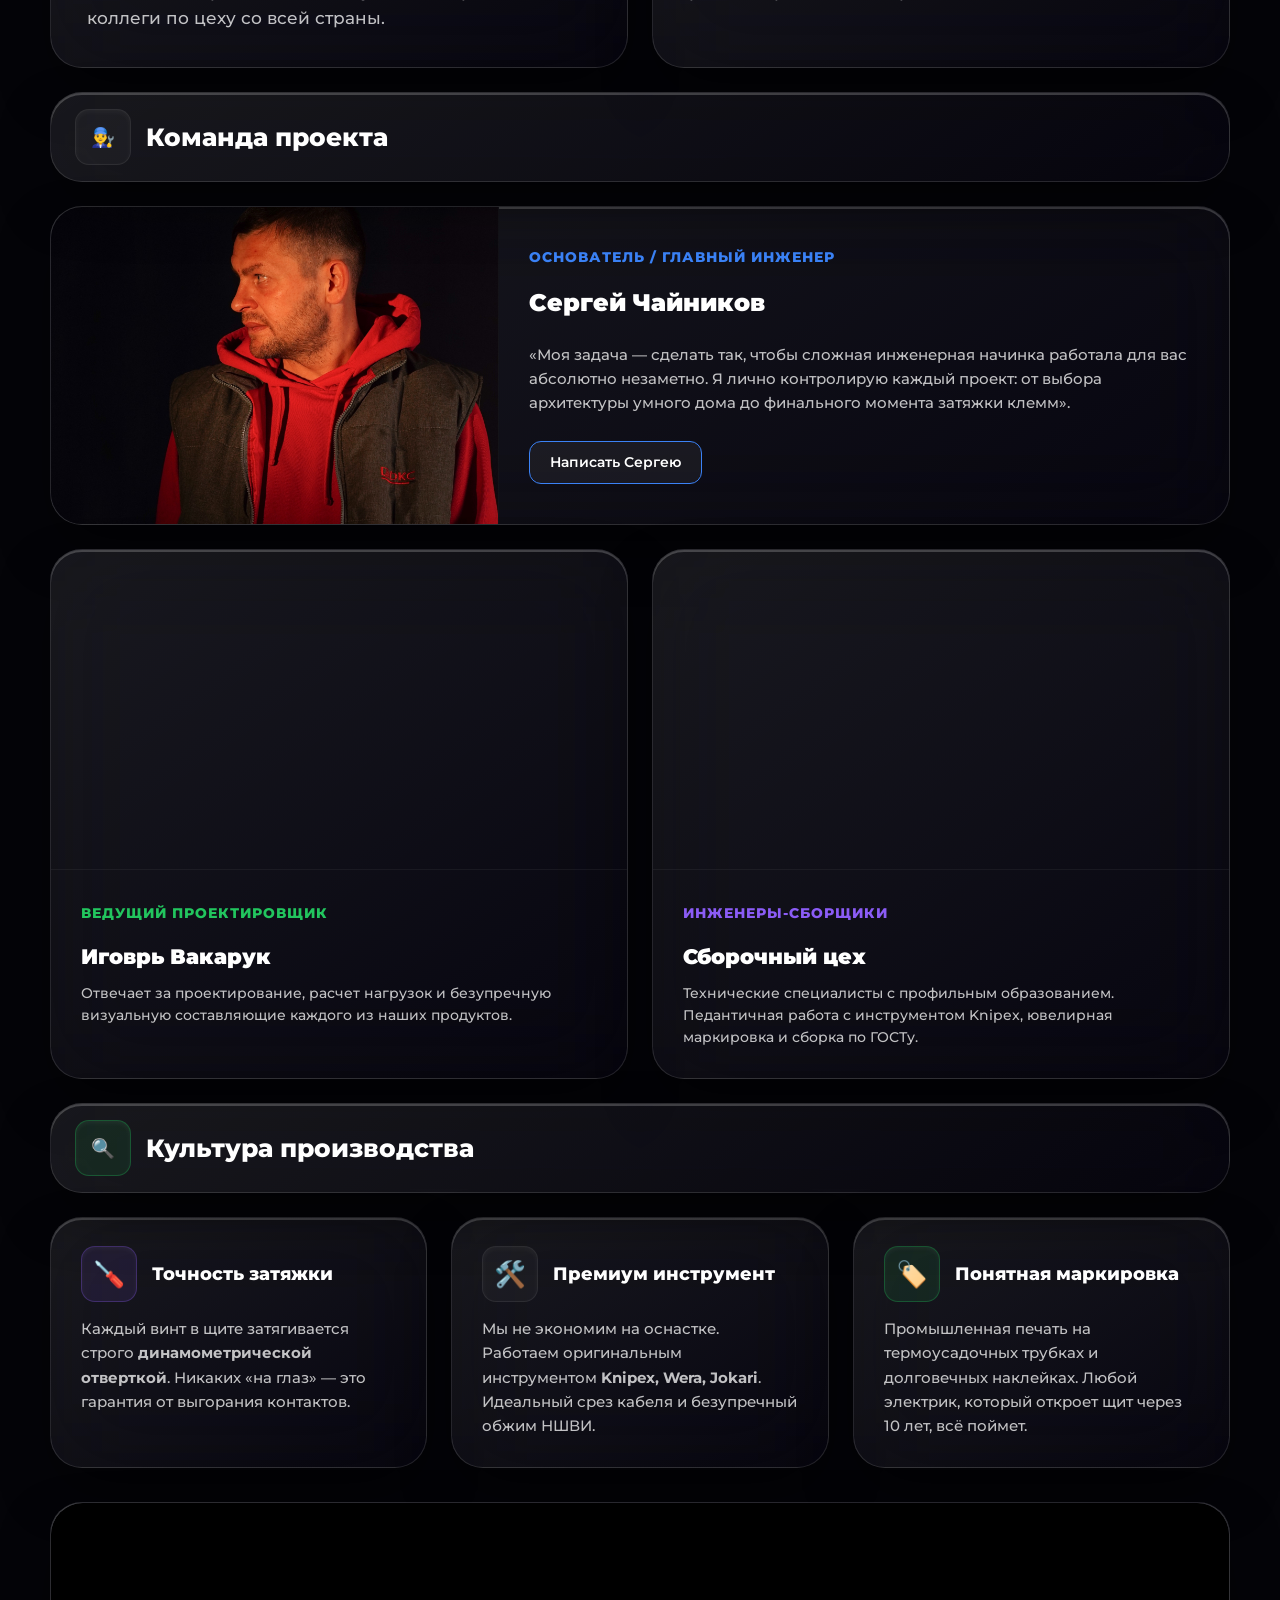
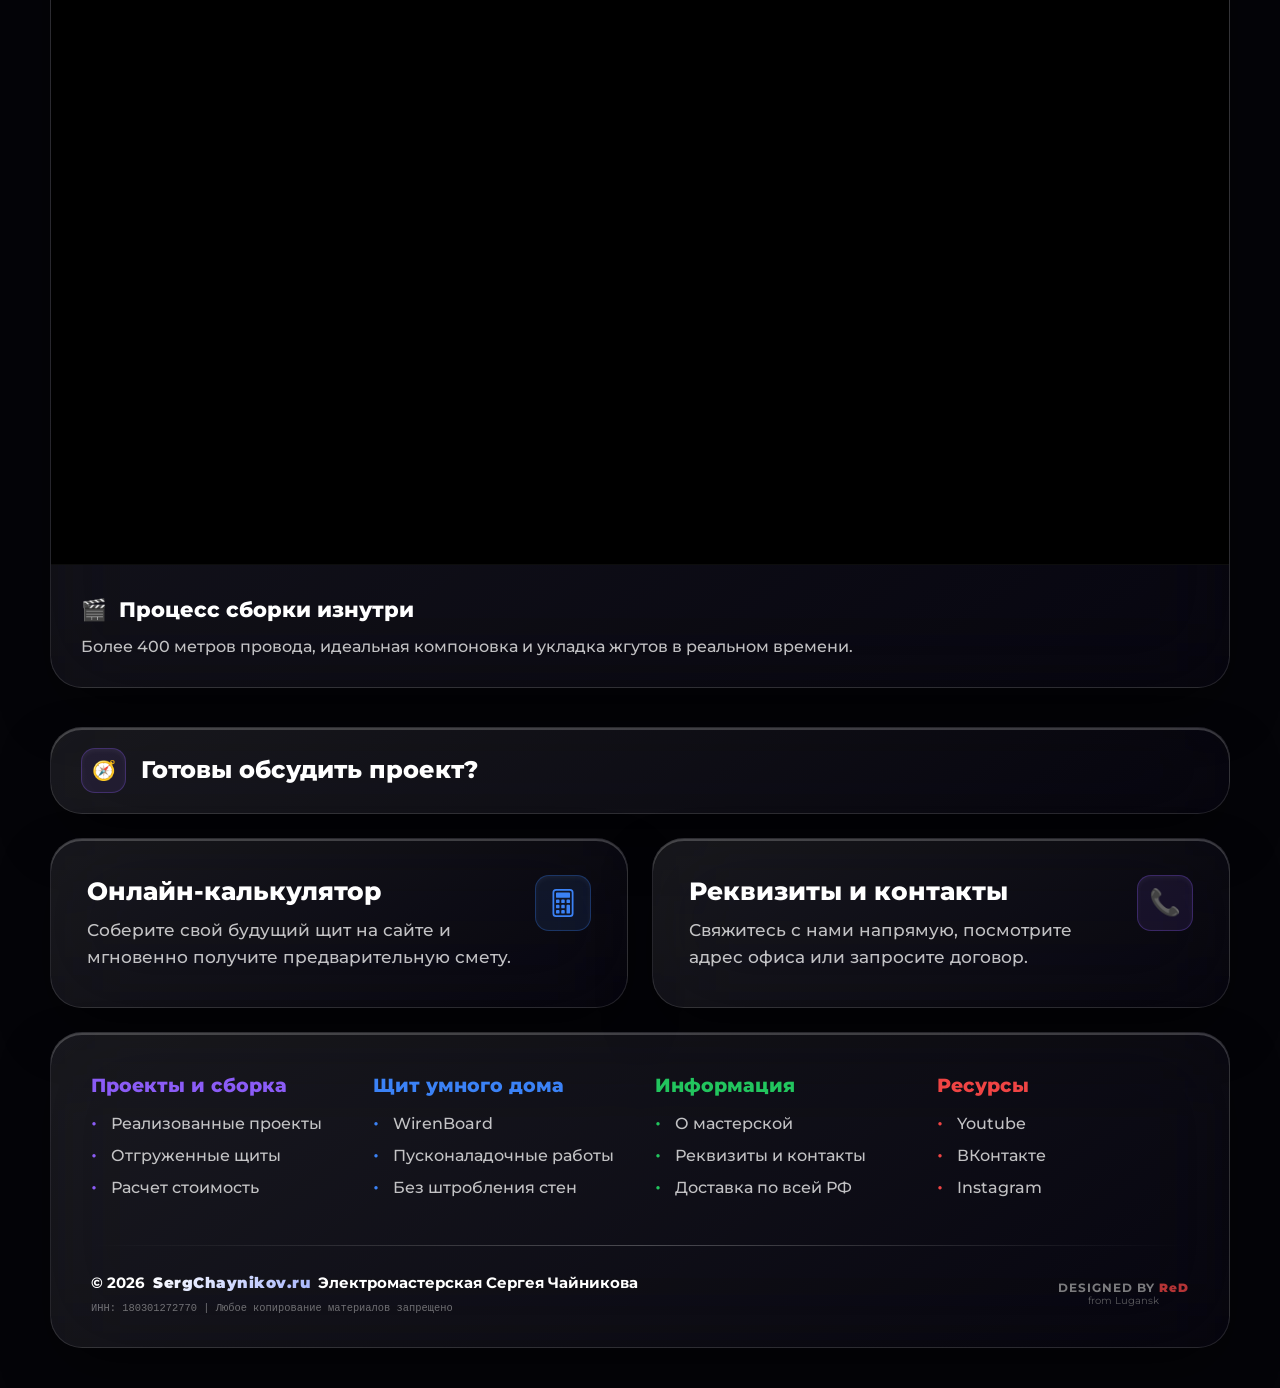
==== commit 8d2afbf0: "-" ====
--- a/about.html
+++ b/about.html
@@ -133,7 +133,7 @@
         </div>
 
         <div class="bento-card span-12 team-card glow-blue" style="cursor: default; flex-direction: row; flex-wrap: wrap;">
-            <div style="flex: 1; min-width: 300px; background: url('https://static.tildacdn.com/tild3639-3733-4166-b530-633966343738/Home3f_AVR__32-7.jpg') center/cover; border-right: 1px solid rgba(255, 255, 255, 0.05);"></div>
+            <div style="flex: 1; min-width: 300px; background: url('site/img/team/sergey.jpg') center/cover; border-right: 1px solid rgba(255, 255, 255, 0.05);"></div>
 
             <div style="flex: 1.5; min-width: 300px; padding: 40px 30px; display: flex; flex-direction: column; justify-content: center;">
                 <span class="team-role">Основатель / Главный инженер</span>
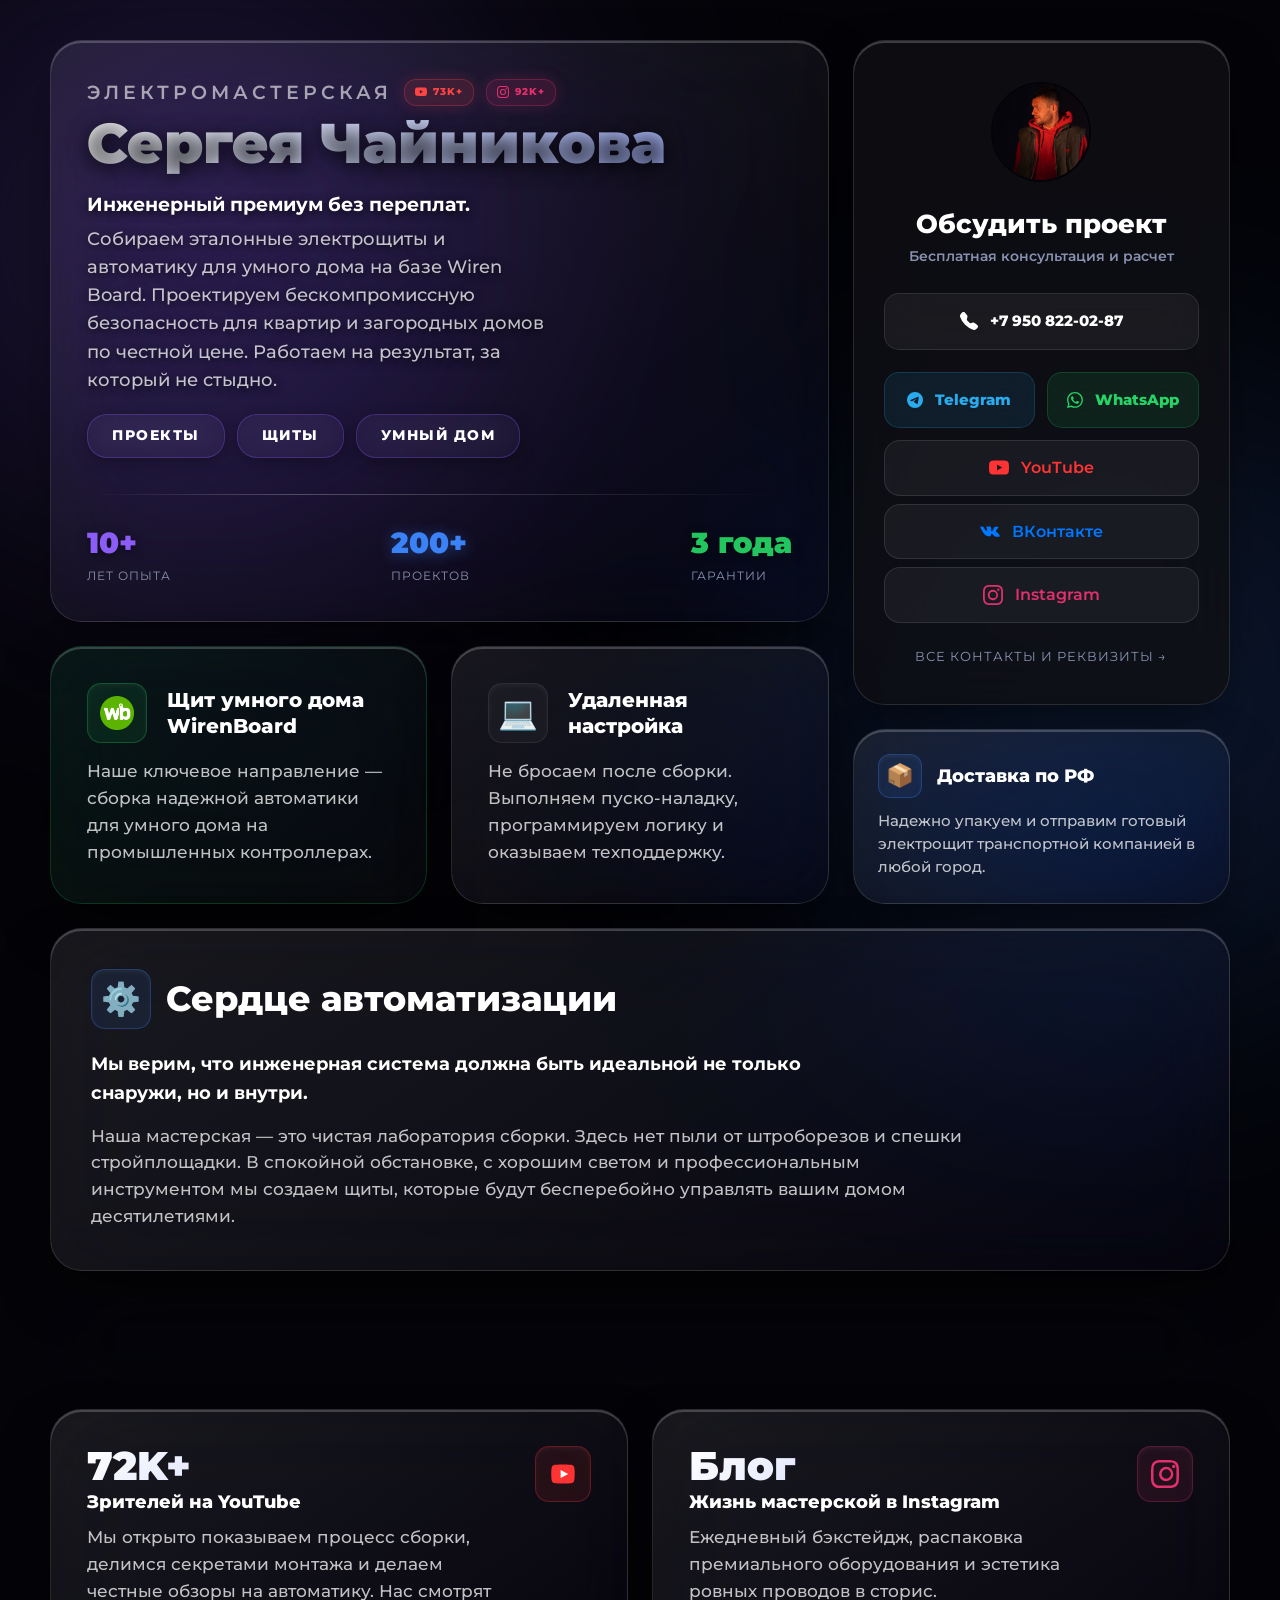
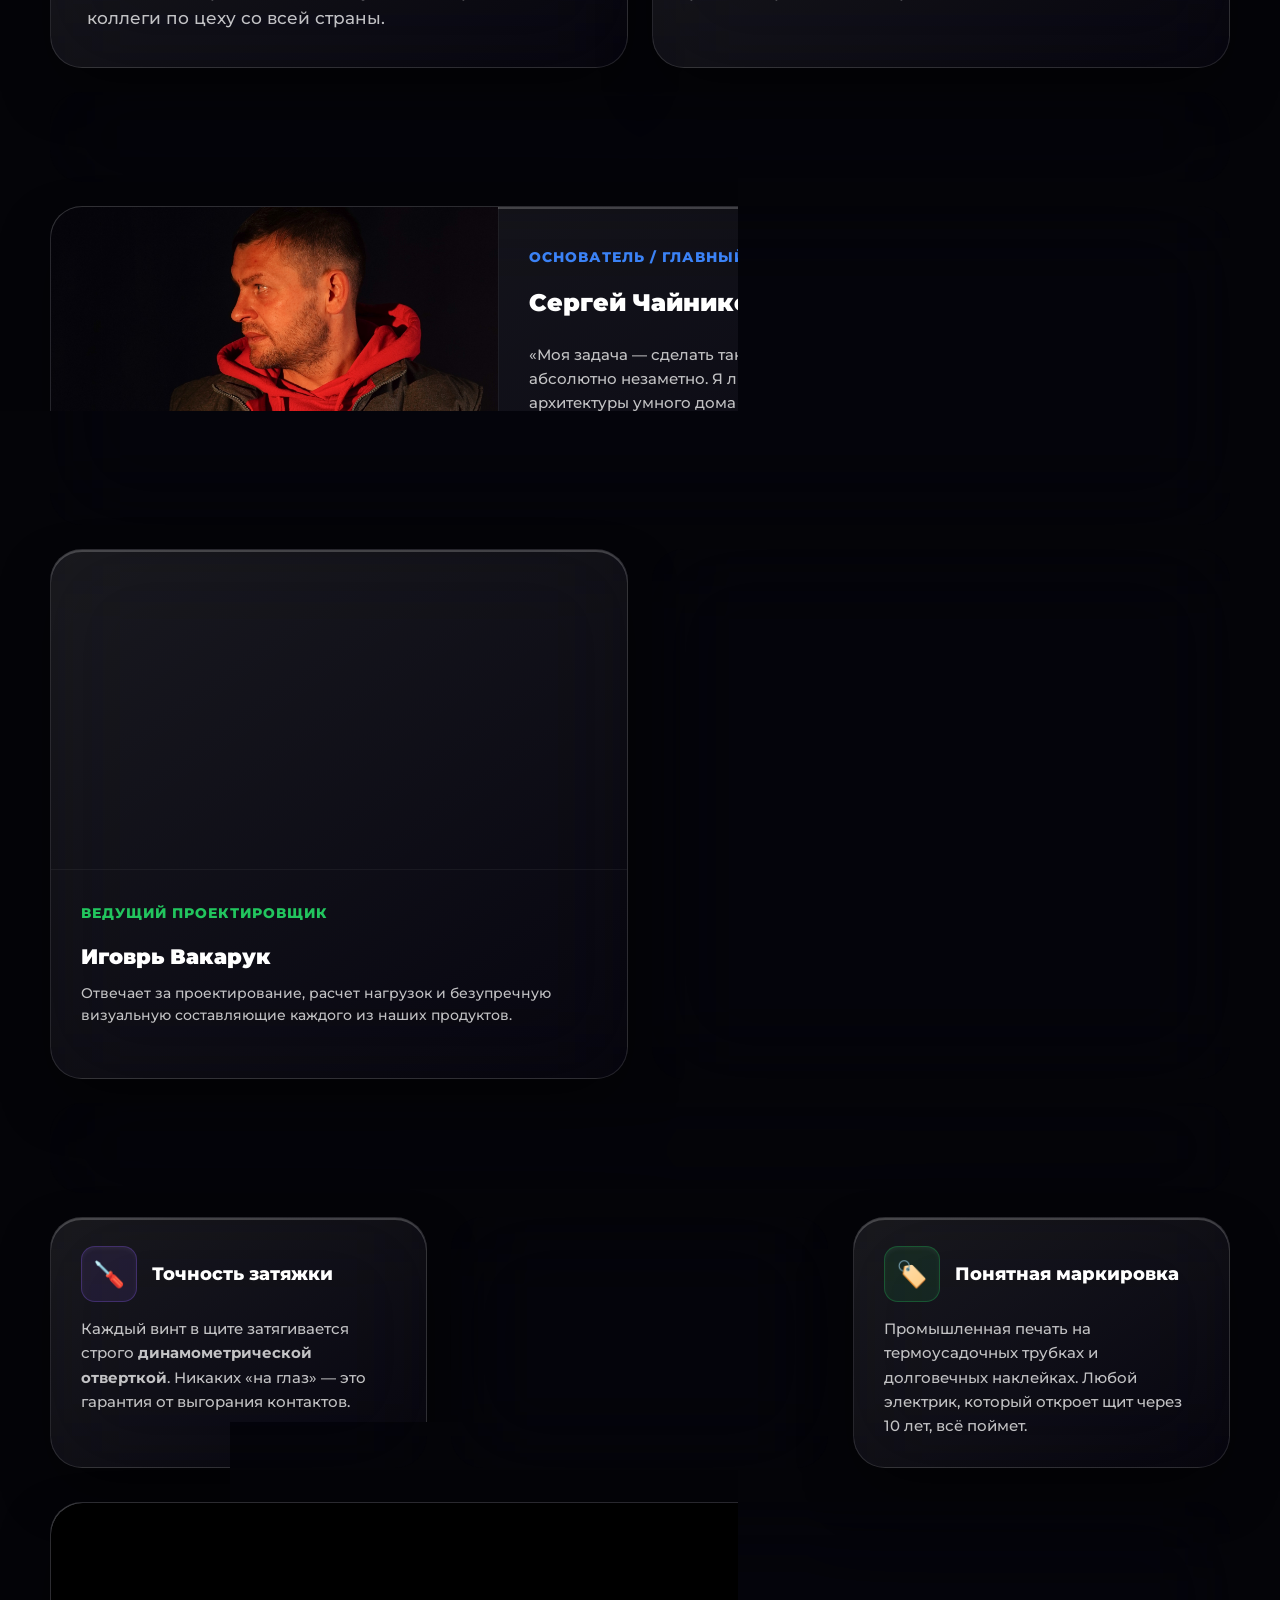
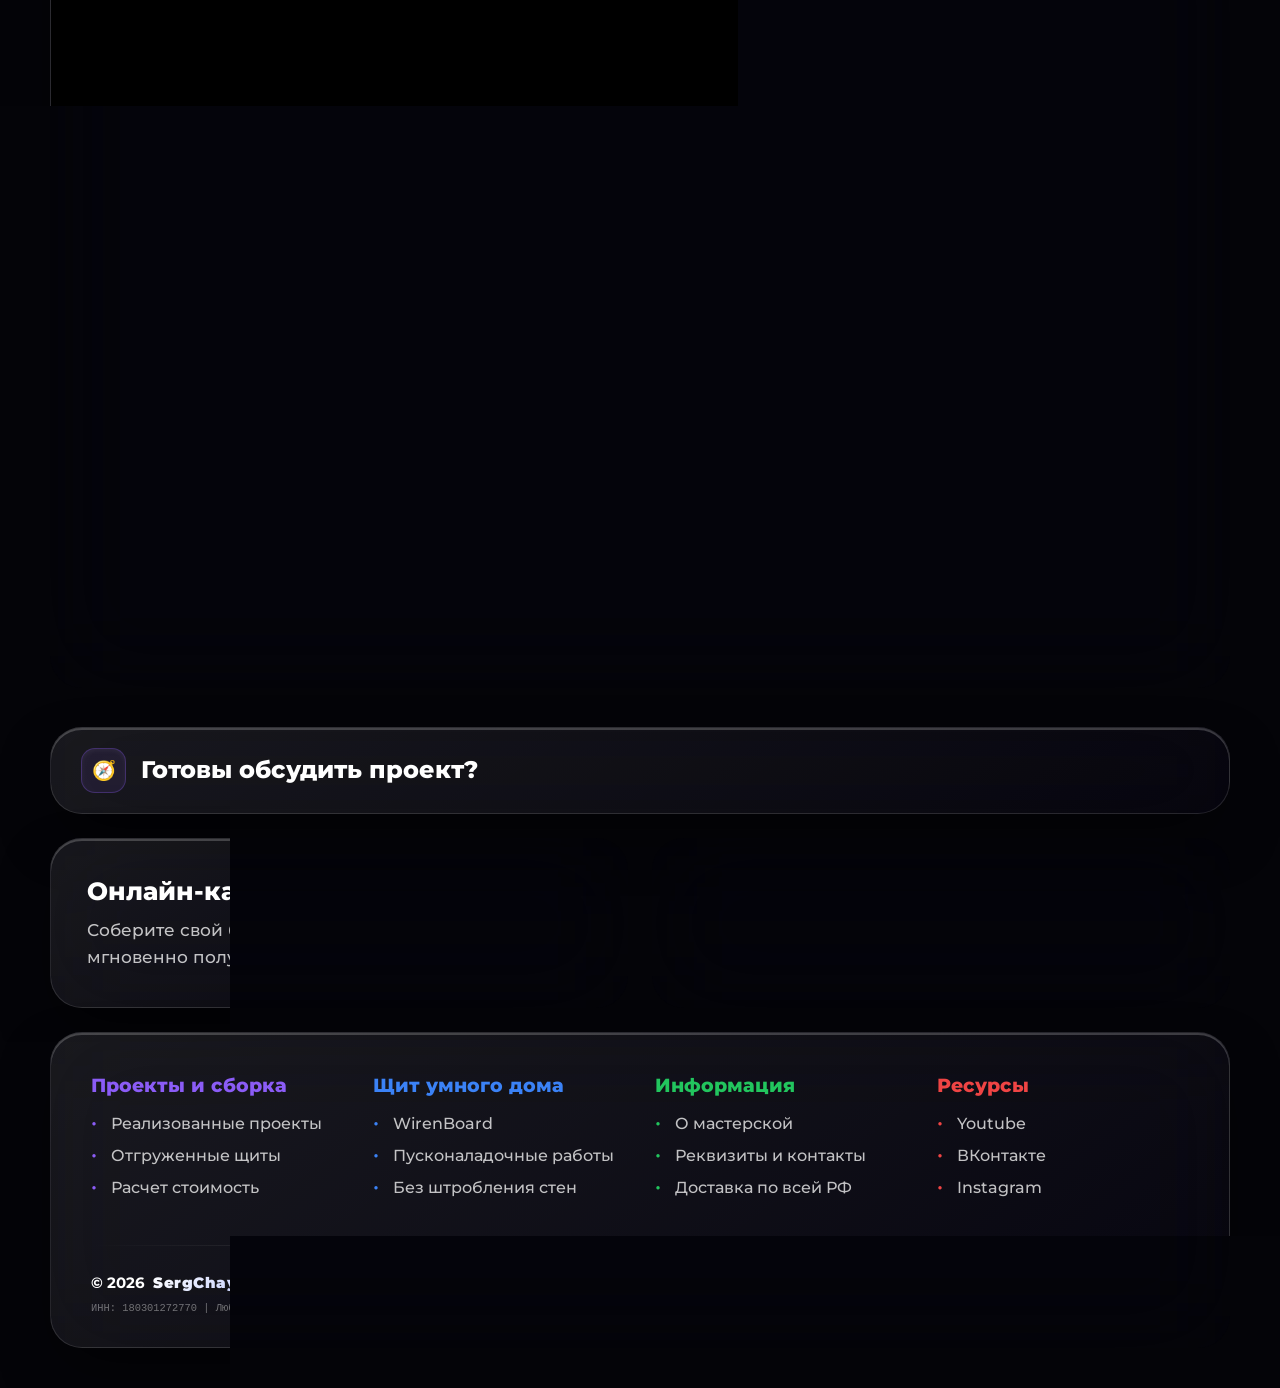
==== commit 60539175: "-" ====
--- a/about.html
+++ b/about.html
@@ -133,7 +133,7 @@
         </div>
 
         <div class="bento-card span-12 team-card glow-blue" style="cursor: default; flex-direction: row; flex-wrap: wrap;">
-            <div style="flex: 1; min-width: 300px; background: url('site/img/team/sergey.jpg') center/cover; border-right: 1px solid rgba(255, 255, 255, 0.05);"></div>
+            <div style="flex: 1; min-width: 300px; background-image: url('site/img/team/sergey.jpg'); background-size: cover; background-position: center calc(50% + 10px); background-repeat: no-repeat; border-right: 1px solid rgba(255, 255, 255, 0.05);"></div>
 
             <div style="flex: 1.5; min-width: 300px; padding: 40px 30px; display: flex; flex-direction: column; justify-content: center;">
                 <span class="team-role">Основатель / Главный инженер</span>
@@ -142,7 +142,12 @@
                     «Моя задача — сделать так, чтобы сложная инженерная начинка работала для вас абсолютно незаметно. Я лично контролирую каждый проект: от выбора архитектуры умного дома до финального момента затяжки клемм».
                 </p>
                 <div style="margin-top: 25px; display: flex; gap: 10px;">
-                    <a href="https://t.me/Sergey_Chaynikov_Electrician" target="_blank" class="social-link-styled" style="width: auto; padding: 10px 20px; font-size: 0.85rem; border-radius: 12px; border-color: var(--accent-blue); color: #fff;">Написать Сергею</a>
+                    <a href="https://t.me/Sergey_Chaynikov_Electrician" target="_blank" class="social-link-styled"
+                       style="width: auto; padding: 10px 20px; font-size: 0.85rem; border-radius: 12px; border: 1px solid var(--accent-blue); color: #fff; background: rgba(255, 255, 255, 0.05); transition: all 0.3s ease;"
+                       onmouseover="this.style.background='var(--accent-blue)'; this.style.transform='translateY(-2px)'; this.style.boxShadow='0 5px 15px rgba(59, 130, 246, 0.4)';"
+                       onmouseout="this.style.background='rgba(255, 255, 255, 0.05)'; this.style.transform='translateY(0)'; this.style.boxShadow='none';">
+                        Написать Сергею
+                    </a>
                 </div>
             </div>
         </div>
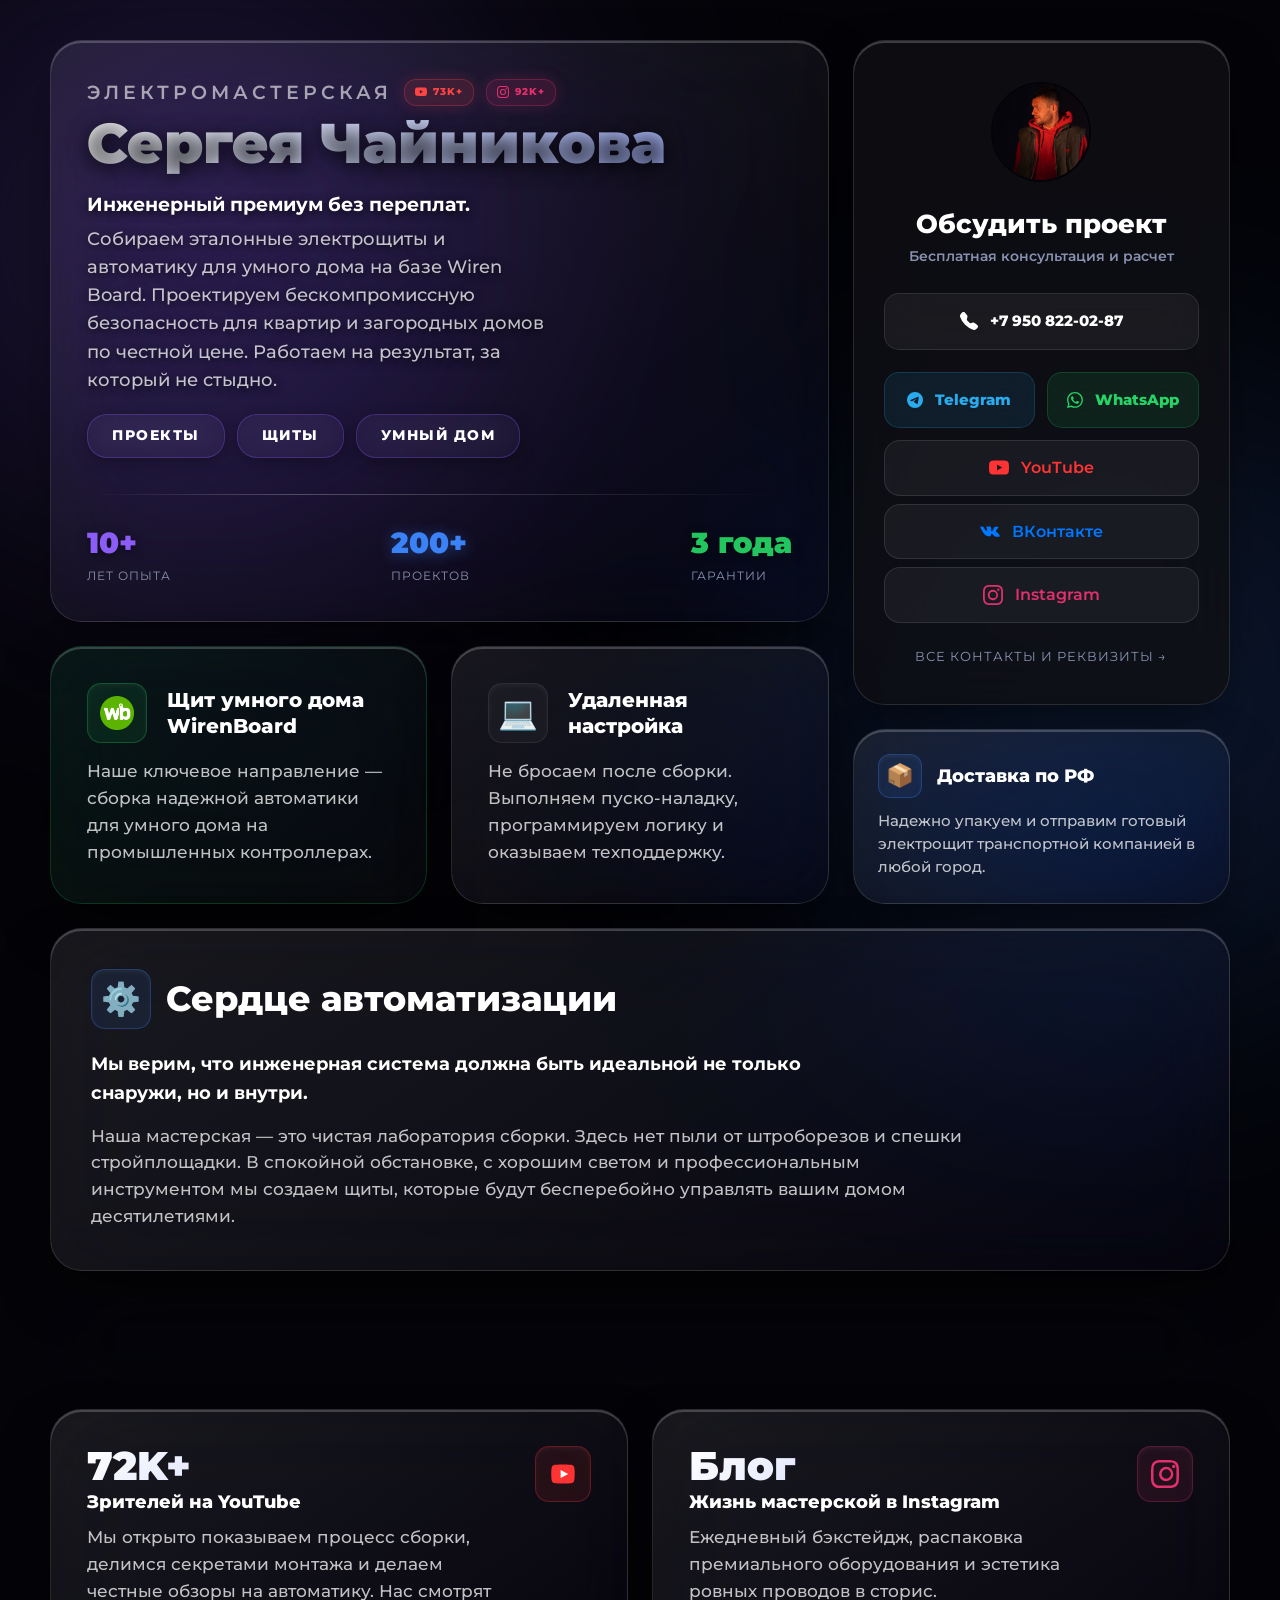
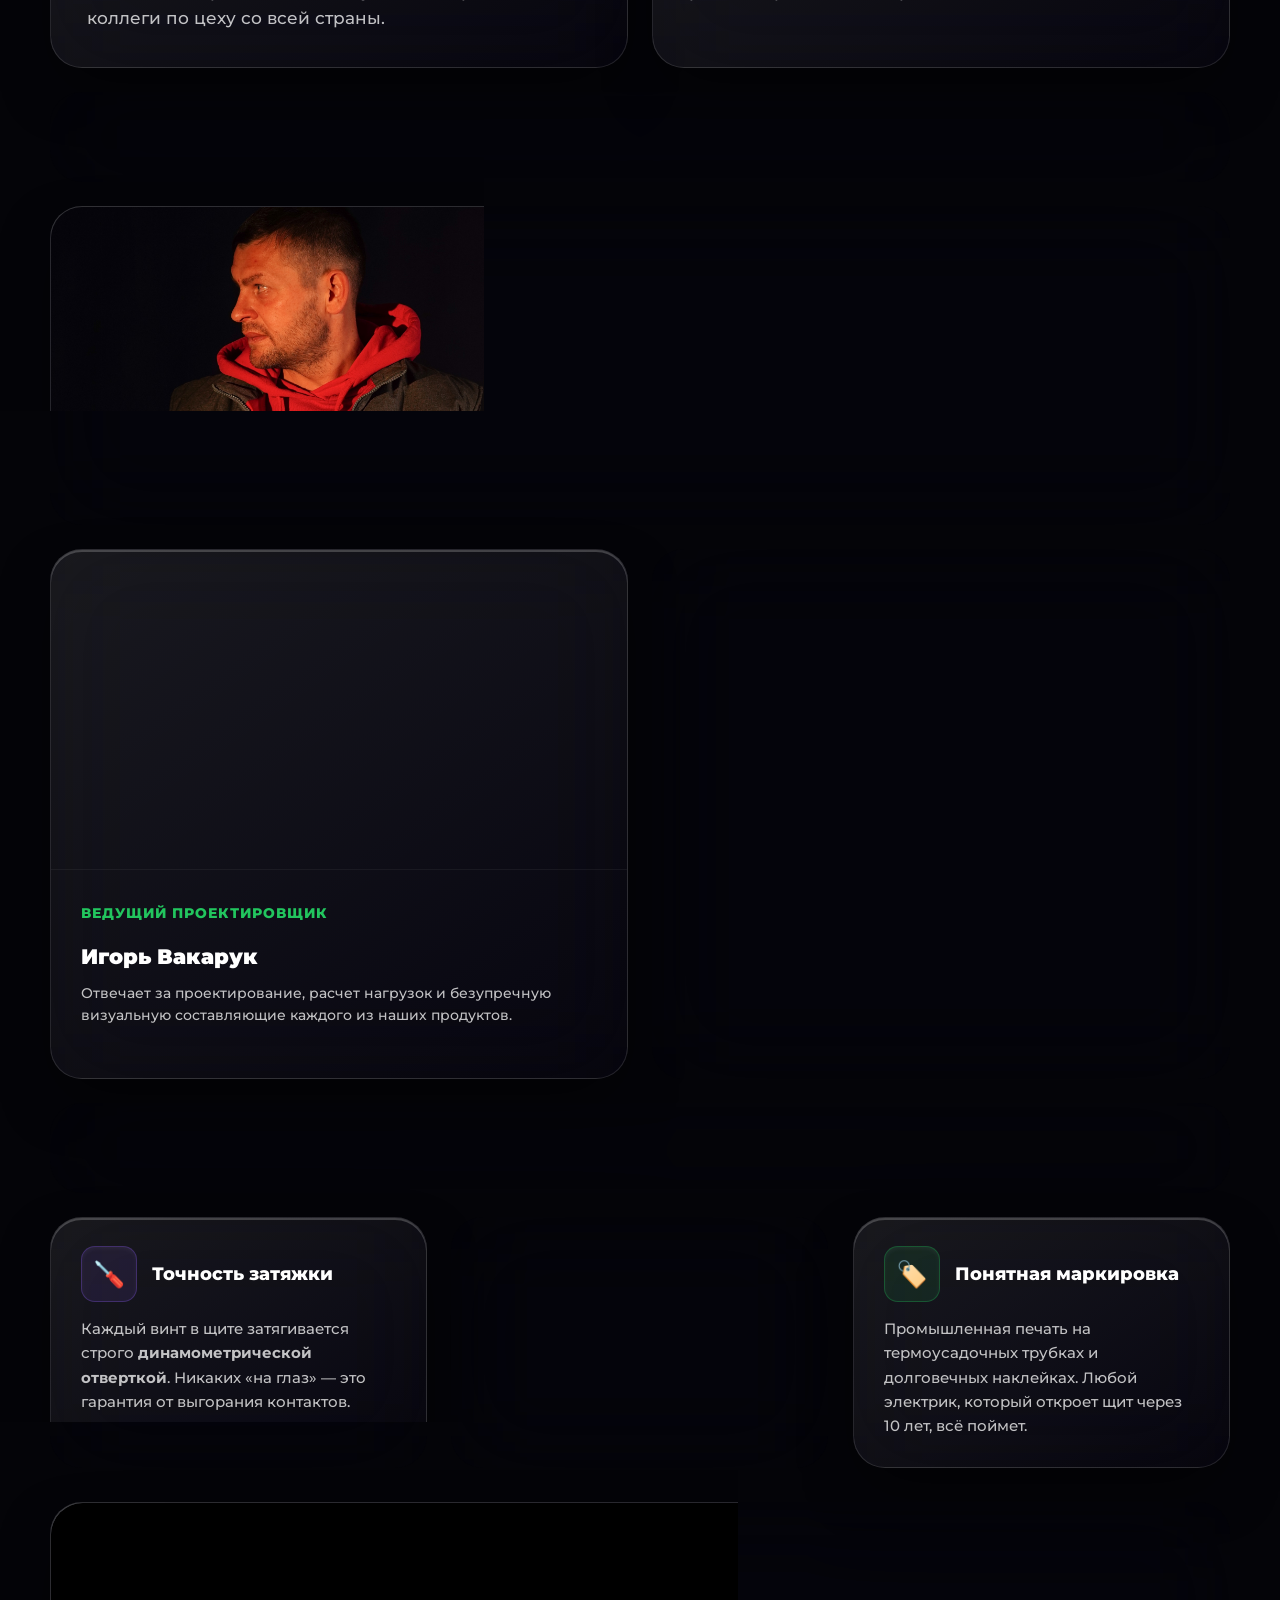
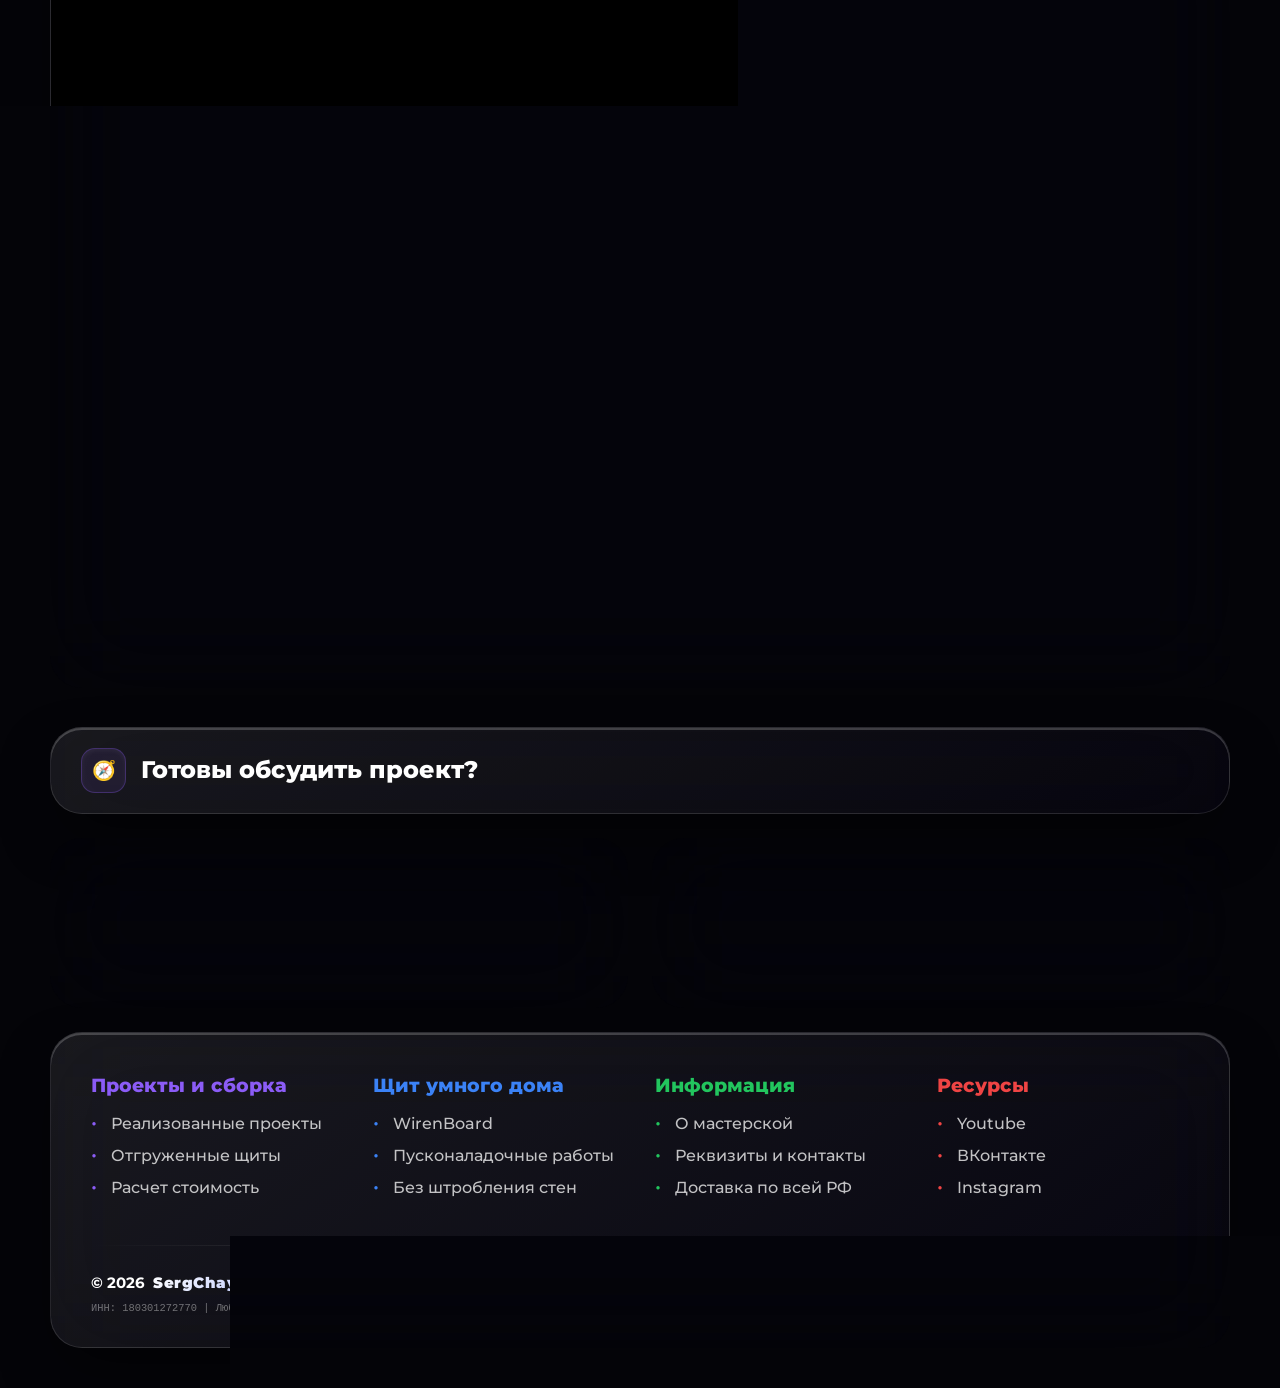
==== commit f00ce50e: "-" ====
--- a/about.html
+++ b/about.html
@@ -156,7 +156,7 @@
             <div class="team-img-wrapper" style="background-image: url('https://static.tildacdn.com/tild3639-3733-4166-b530-633966343738/Home3f_AVR__32-7.jpg'); filter: grayscale(20%);"></div>
             <div class="team-info">
                 <span class="team-role" style="color: var(--accent-green);">Ведущий проектировщик</span>
-                <h3 class="team-name" style="font-size: 1.3rem;">Иговрь Вакарук</h3>
+                <h3 class="team-name" style="font-size: 1.3rem;">Игорь Вакарук</h3>
                 <p style="color: rgba(255,255,255,0.75); margin-top: 10px; font-size: 0.9rem; line-height: 1.5;">
                     Отвечает за проектирование, расчет нагрузок и безупречную визуальную составляющие каждого из наших продуктов.
                 </p>
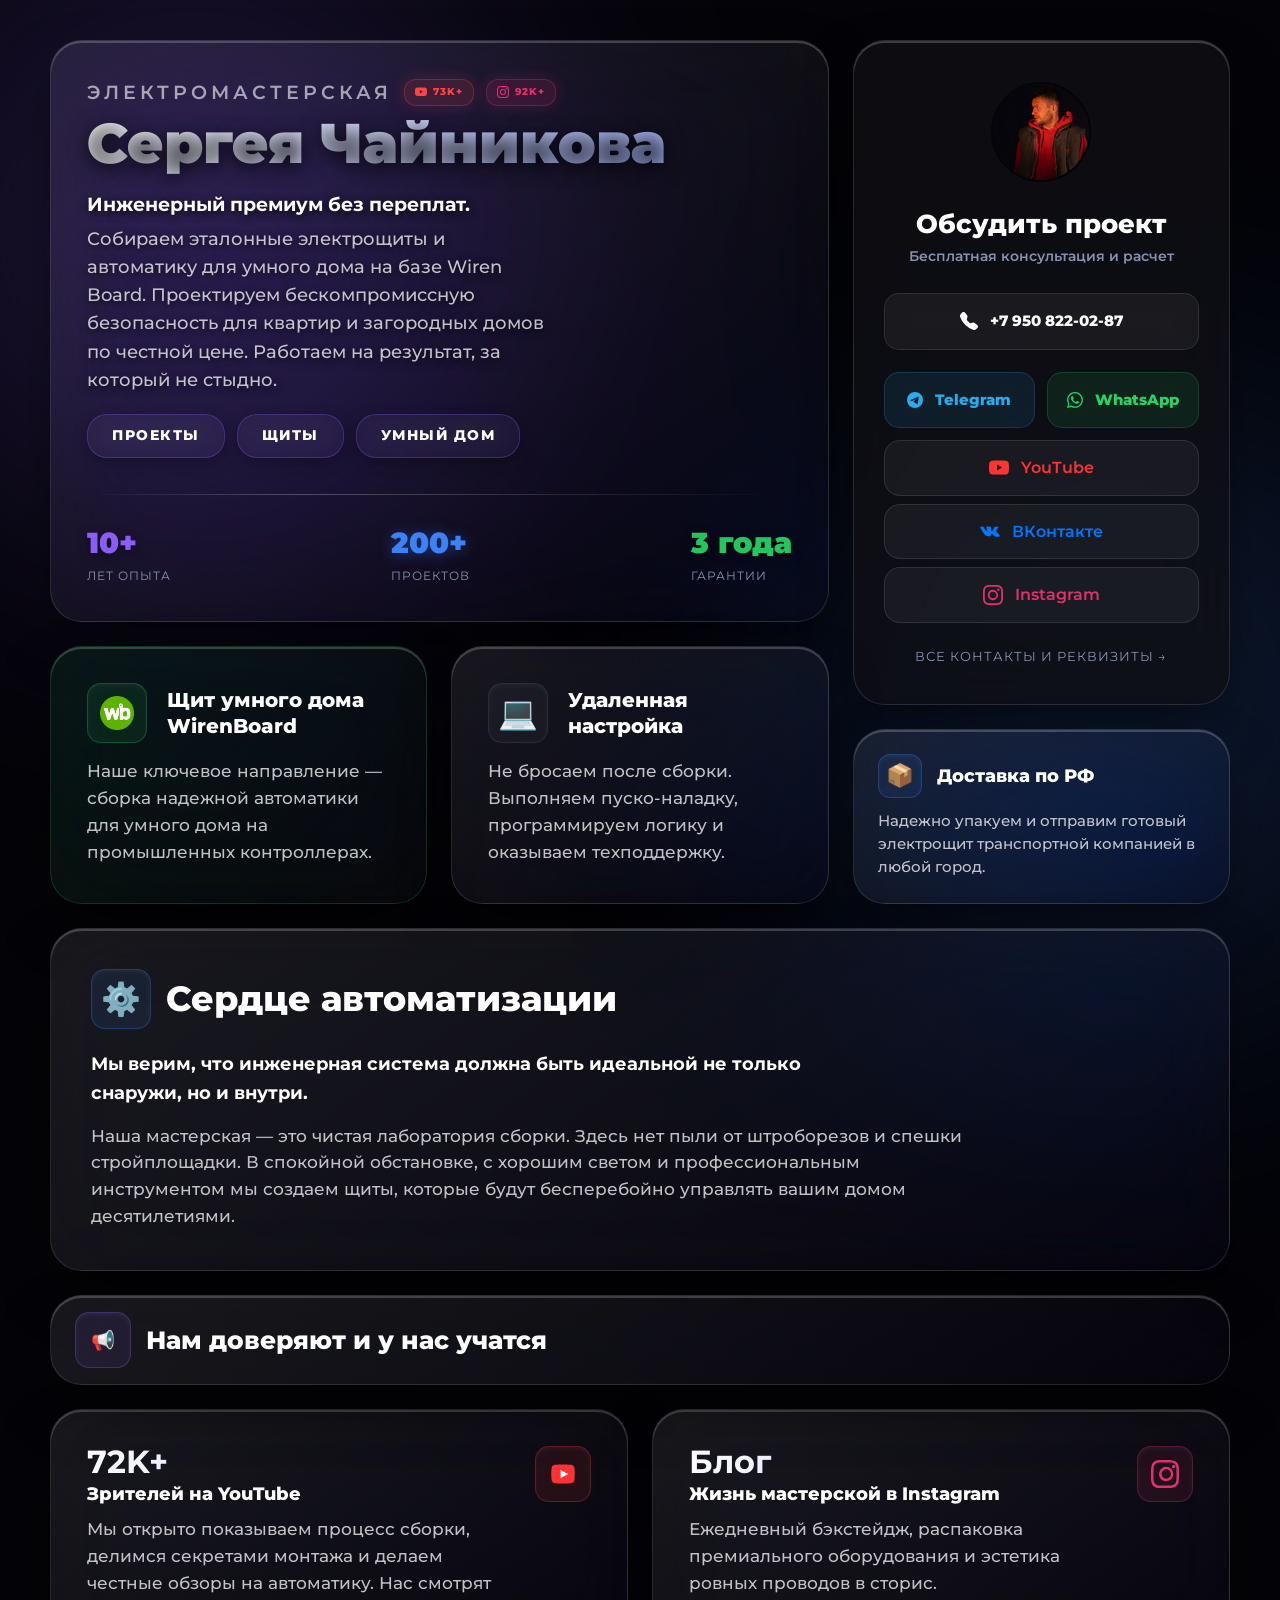
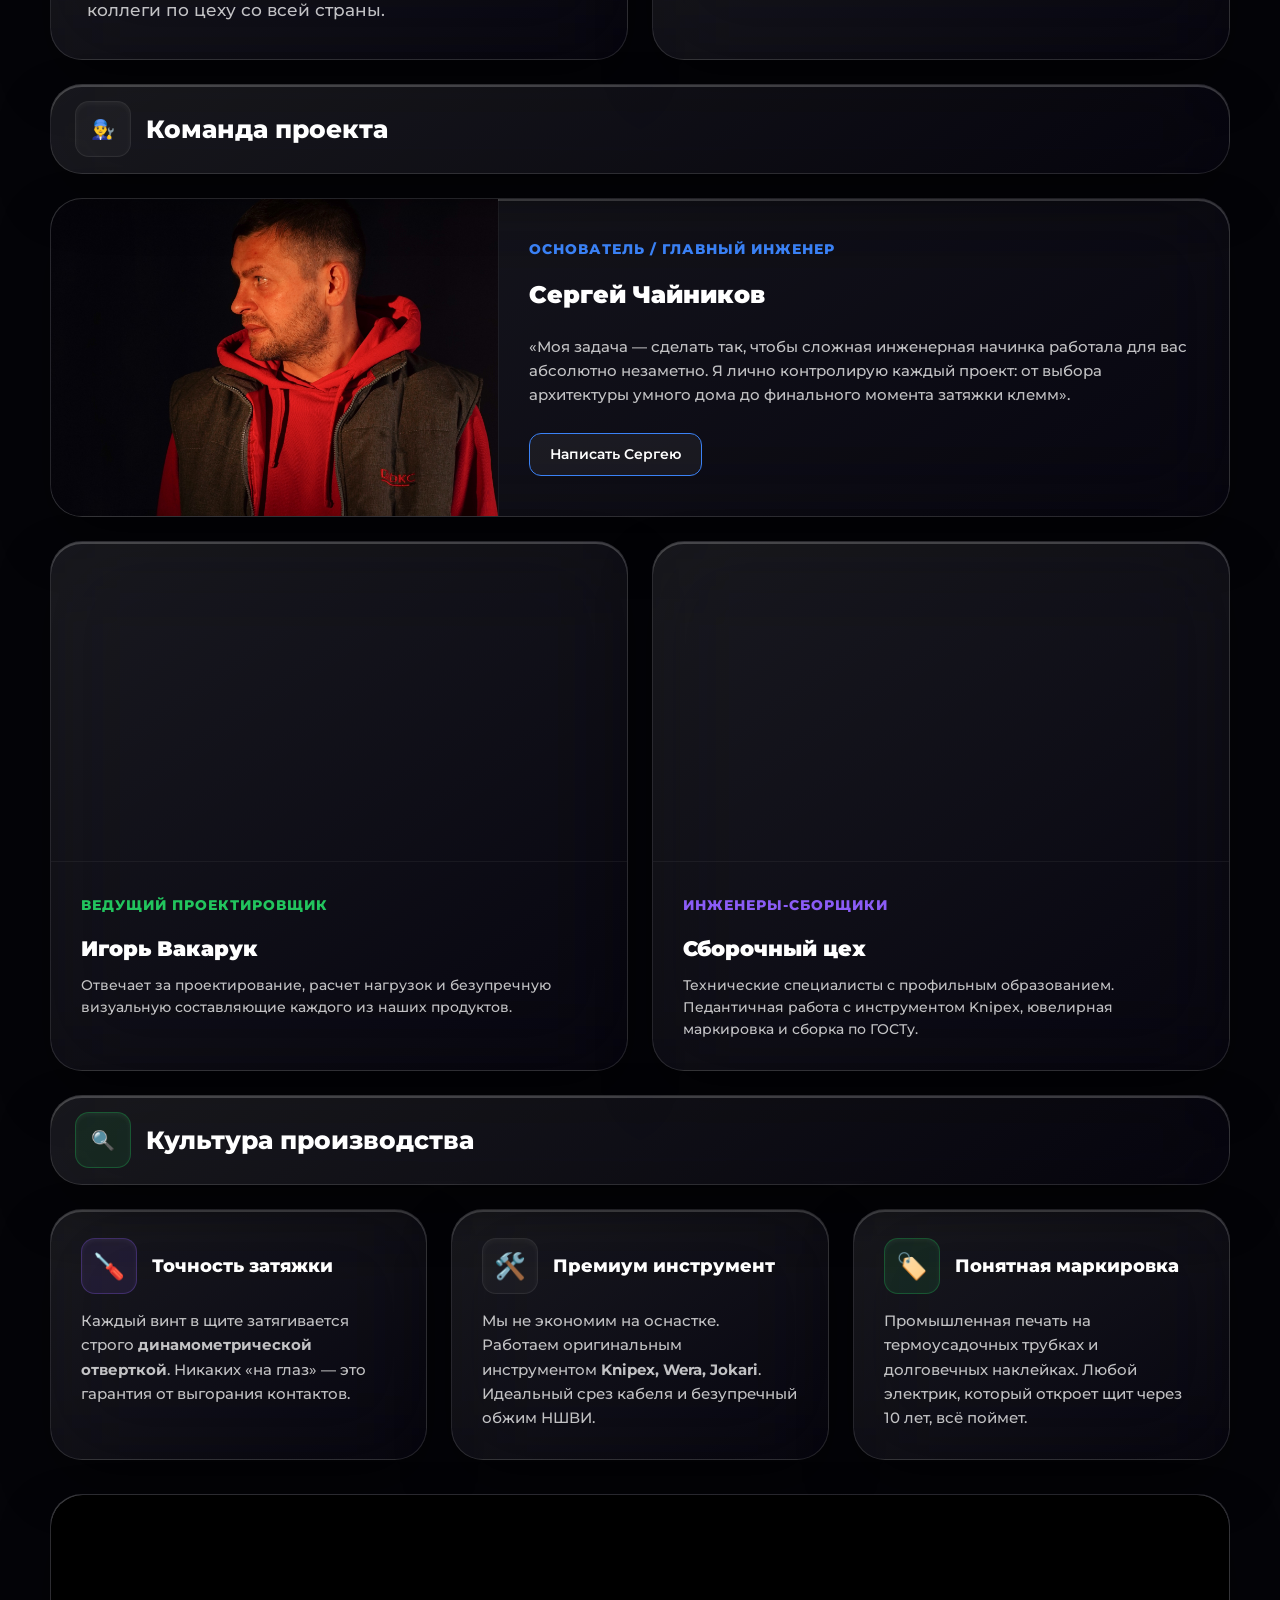
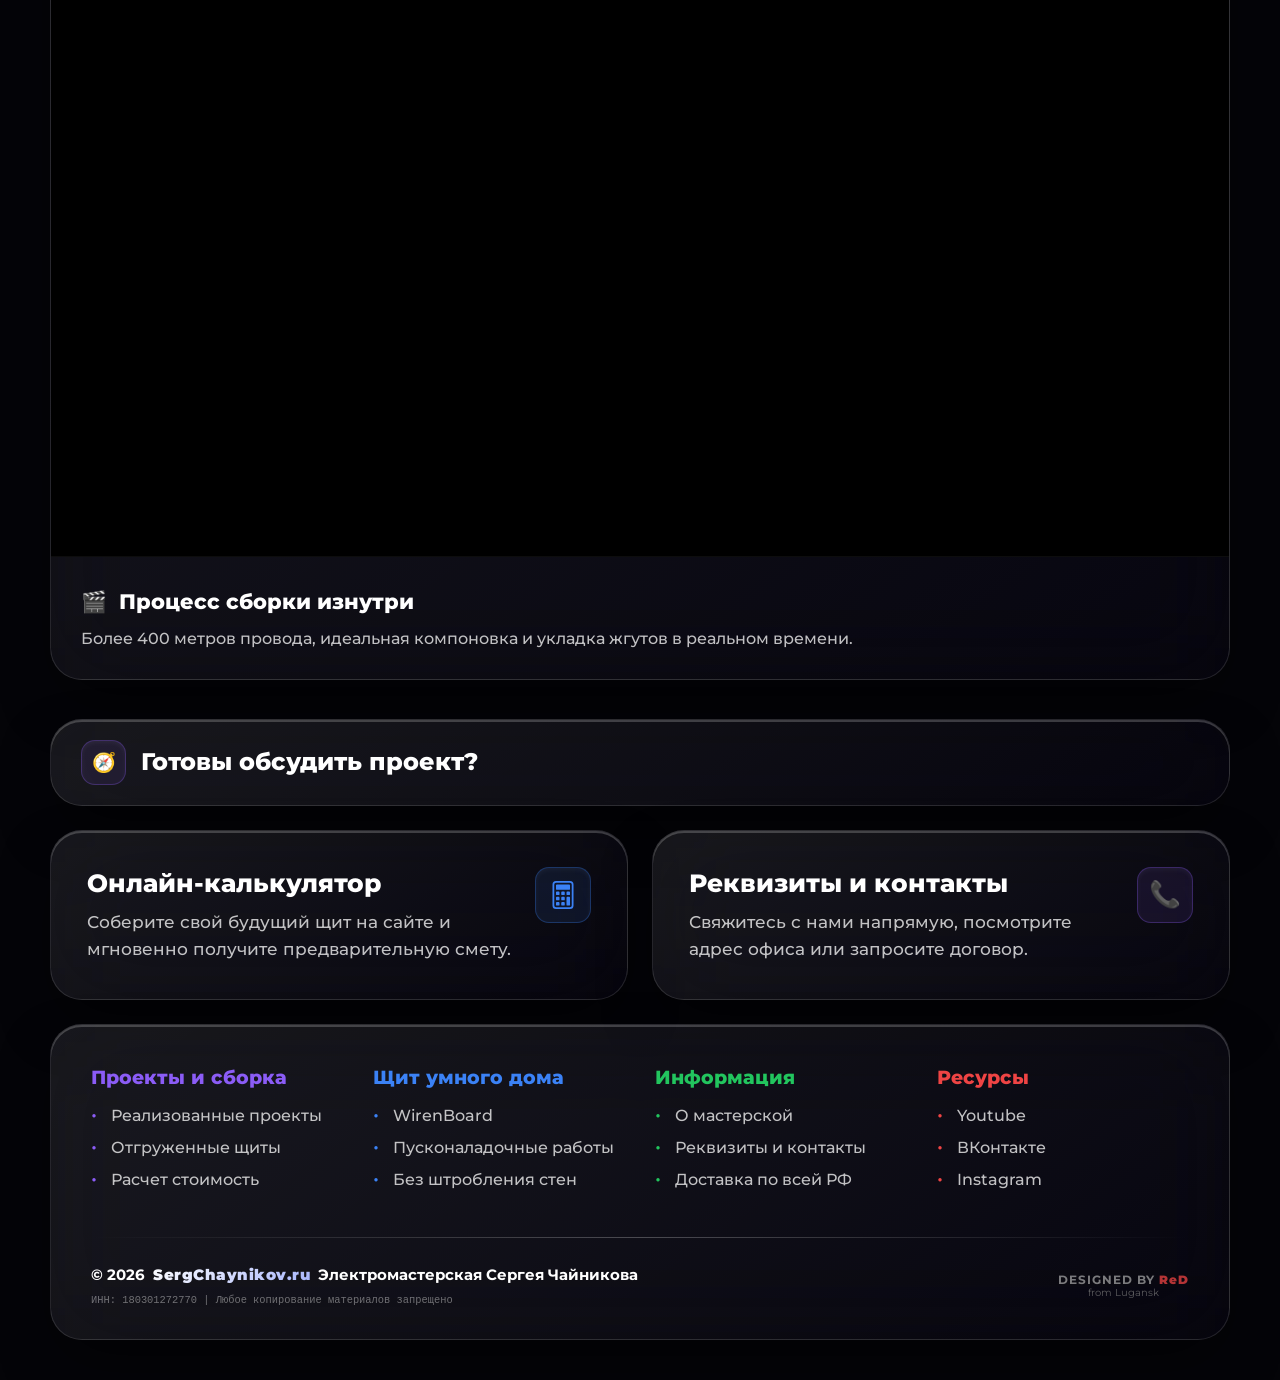
==== commit 1755eecc: "-" ====
--- a/about.html
+++ b/about.html
@@ -44,7 +44,7 @@
         .video-wrapper iframe { width: 100%; height: 100%; border: none; border-radius: 32px 32px 0 0; }
 
         /* Статистика соцсетей */
-        .stat-number { font-size: 2.5rem; font-weight: 900; line-height: 1; margin-bottom: 5px; background: linear-gradient(135deg, #fff 0%, #a5b4fc 100%); -webkit-background-clip: text; -webkit-text-fill-color: transparent; }
+        .stat-number { font-size: 2.0rem; font-weight: 700; line-height: 1; margin-bottom: 5px; background: linear-gradient(135deg, #fff 0%, #a5b4fc 100%); -webkit-background-clip: text; -webkit-text-fill-color: transparent; }
 
         /* Лайтбокс */
         .lightbox-overlay { display: none; position: fixed; top: 0; left: 0; width: 100%; height: 100%; background: rgba(4, 4, 8, 0.95); backdrop-filter: blur(15px); -webkit-backdrop-filter: blur(15px); z-index: 9999; opacity: 0; transition: opacity 0.3s ease; align-items: center; justify-content: center; overflow: hidden; }
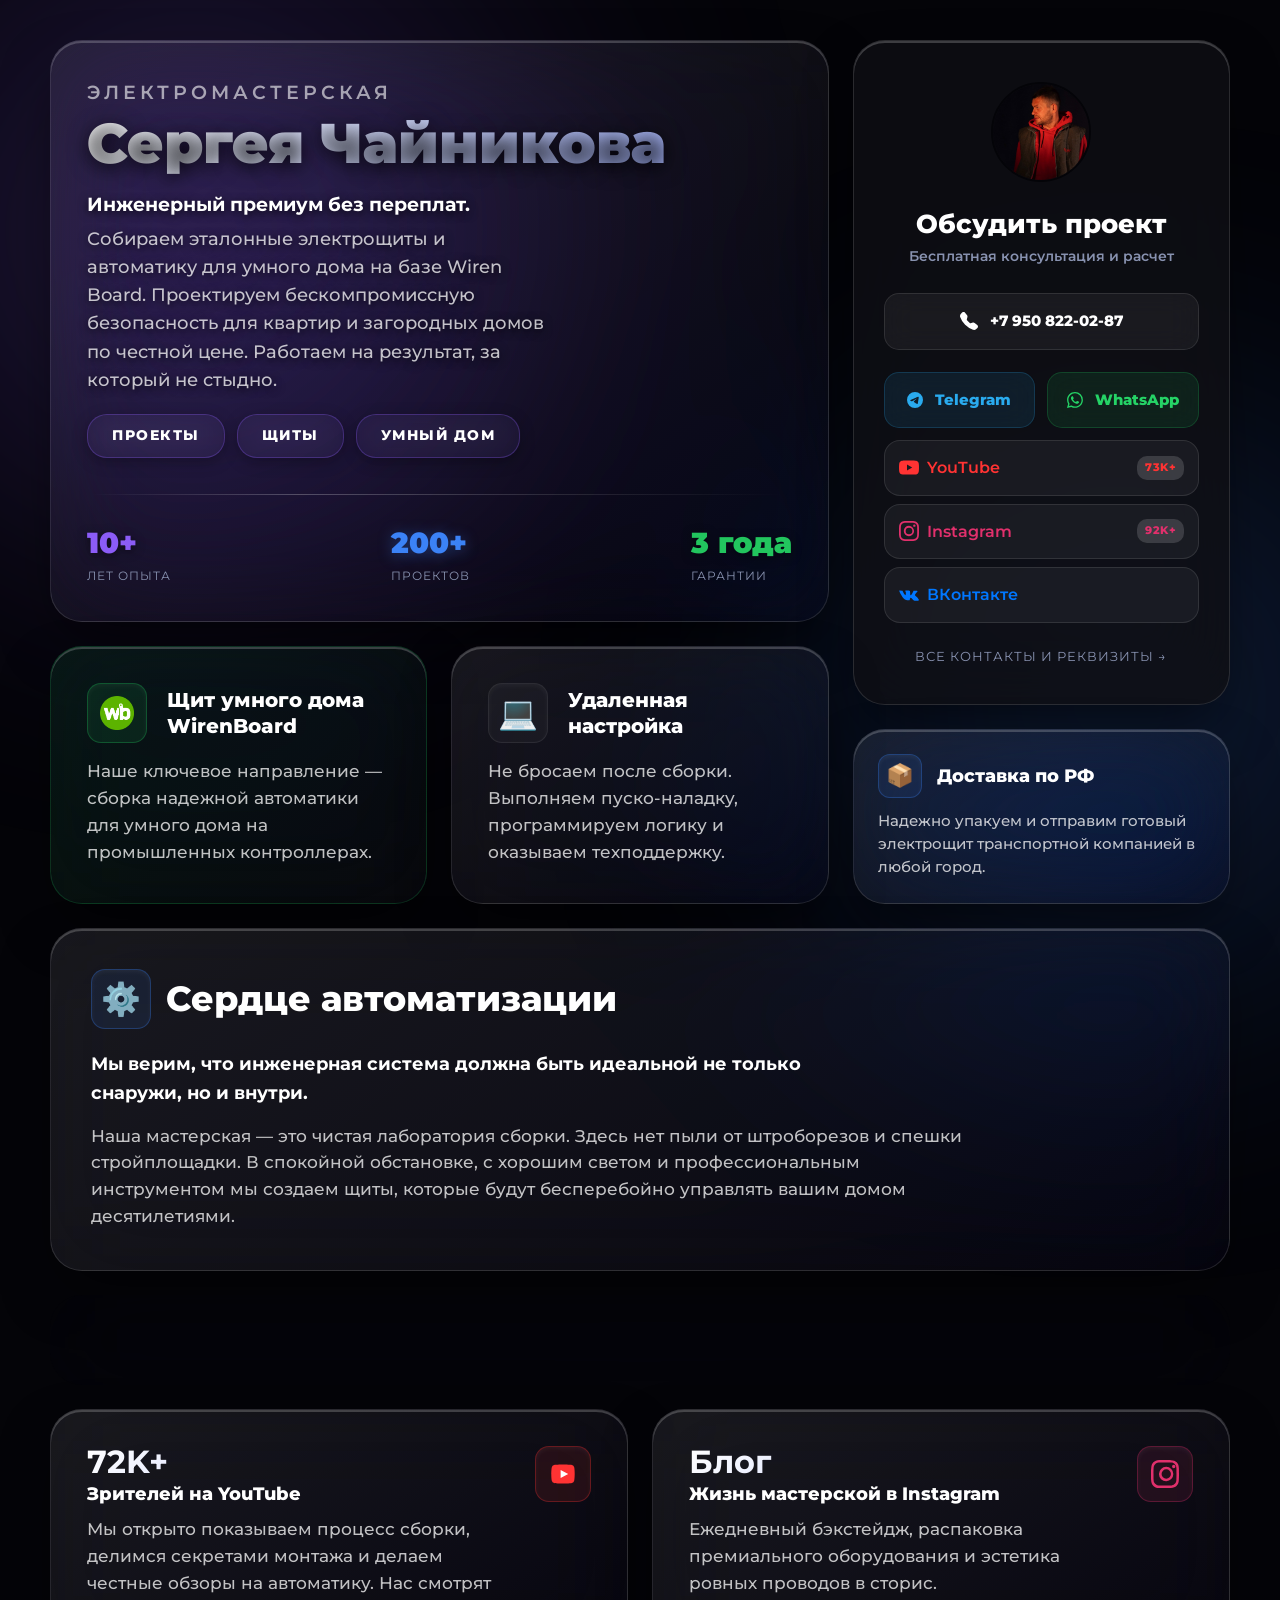
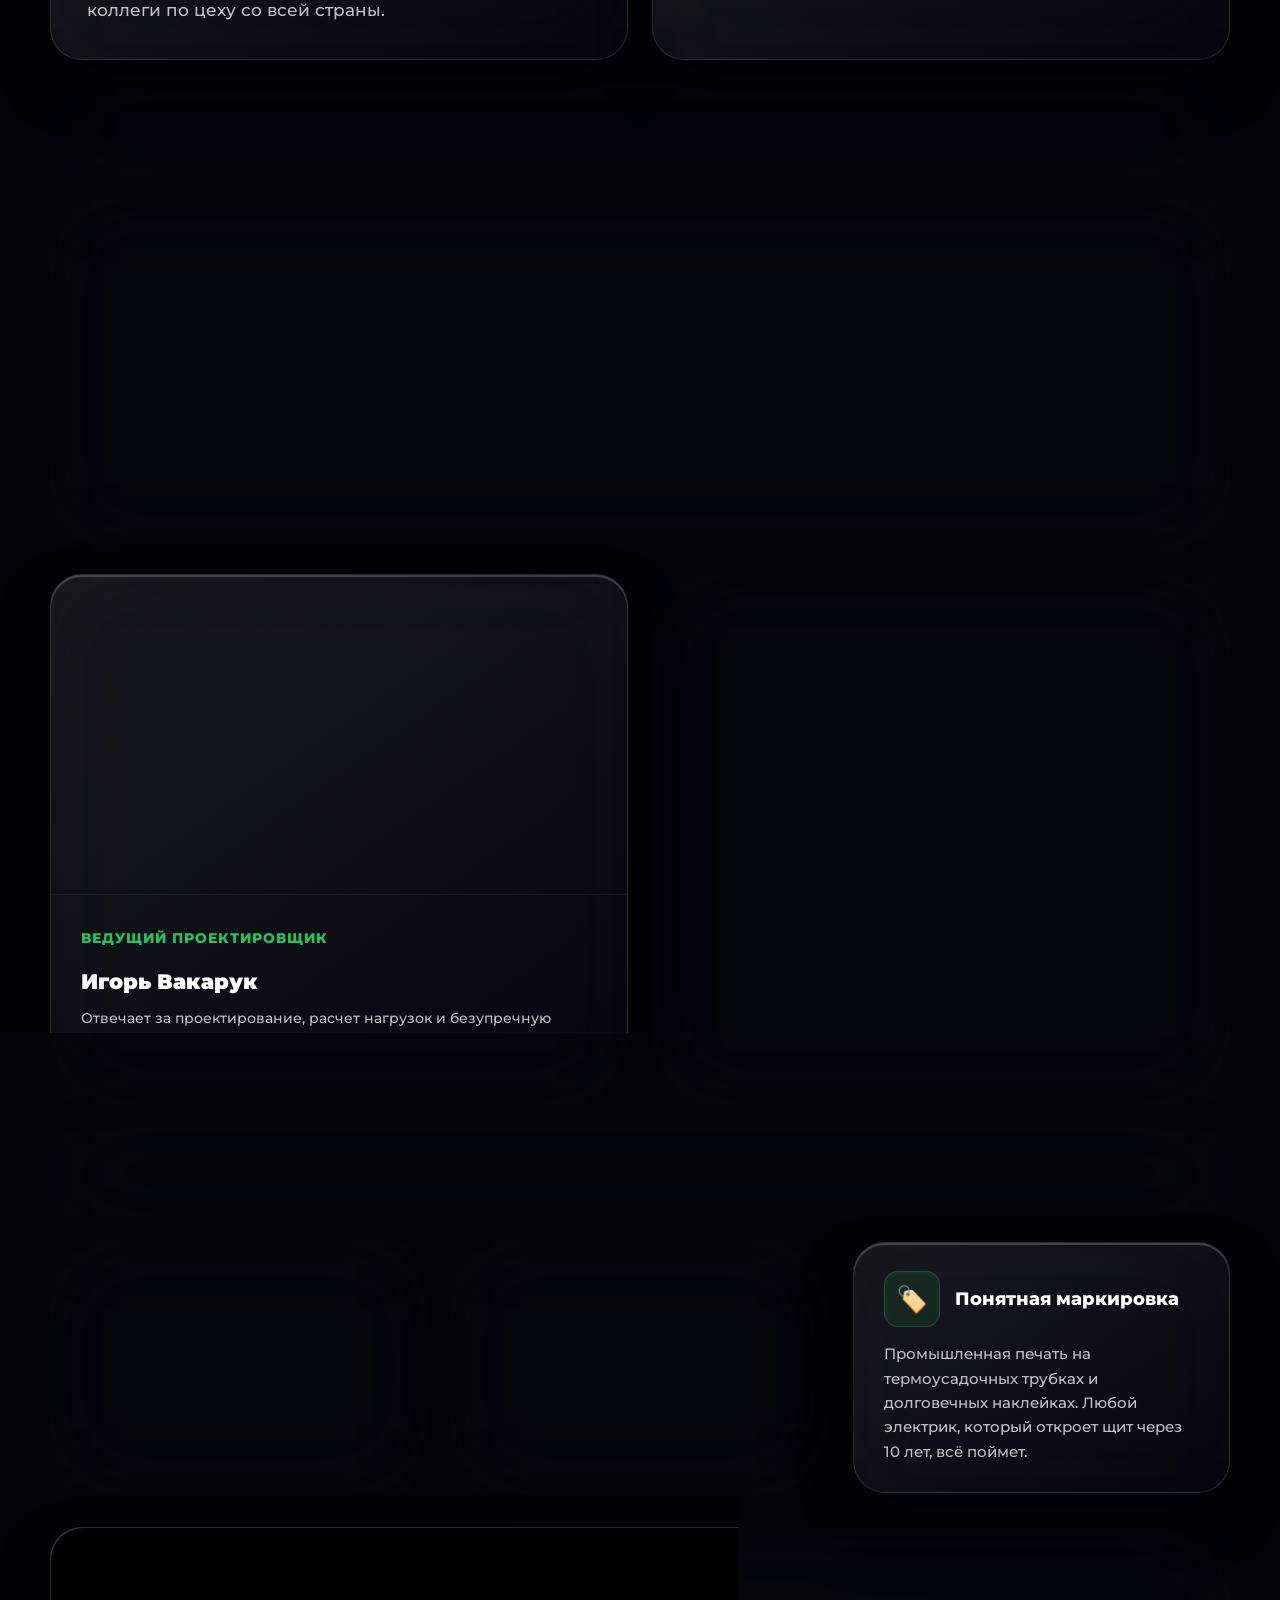
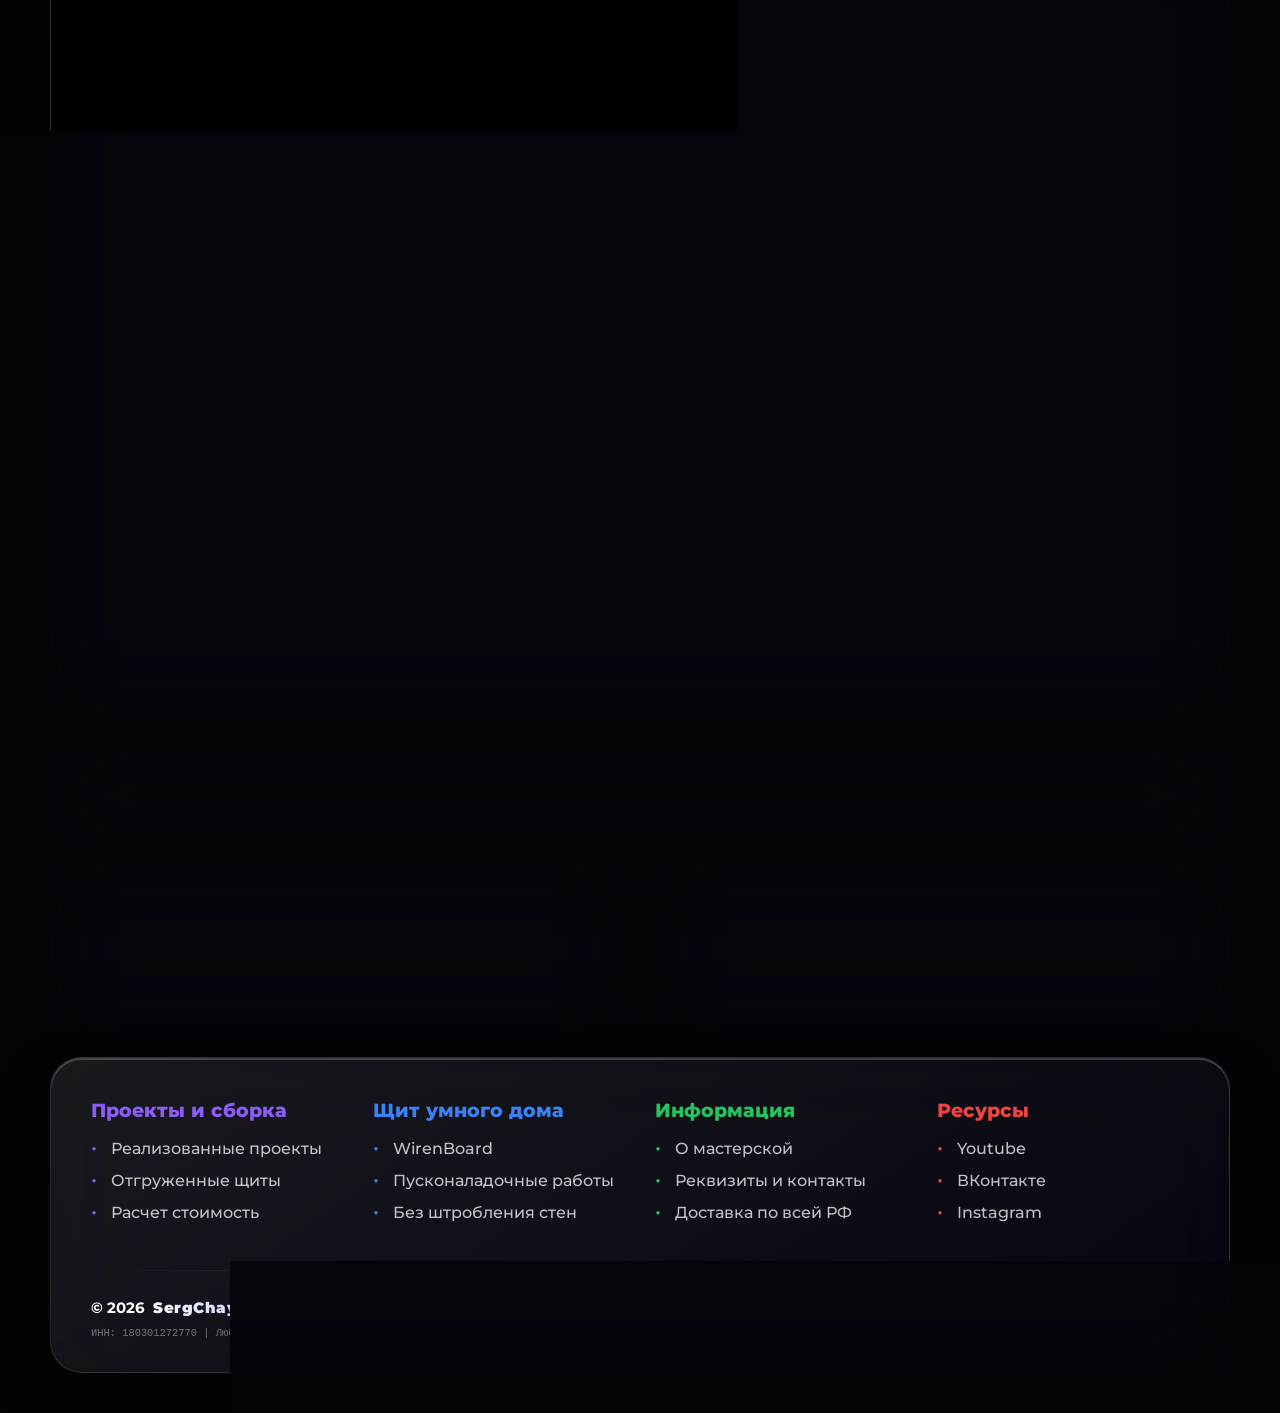
==== commit a38b6524: "-" ====
--- a/about.html
+++ b/about.html
@@ -133,7 +133,7 @@
         </div>
 
         <div class="bento-card span-12 team-card glow-blue" style="cursor: default; flex-direction: row; flex-wrap: wrap;">
-            <div style="flex: 1; min-width: 300px; background-image: url('site/img/team/sergey.jpg'); background-size: cover; background-position: center calc(50% + 10px); background-repeat: no-repeat; border-right: 1px solid rgba(255, 255, 255, 0.05);"></div>
+            <div style="flex: 1; min-width: 300px; min-height: 350px; background-image: url('site/img/team/sergey.jpg'); background-size: cover; background-position: center calc(50% + 10px); background-repeat: no-repeat; border-right: 1px solid rgba(255, 255, 255, 0.05);"></div>
 
             <div style="flex: 1.5; min-width: 300px; padding: 40px 30px; display: flex; flex-direction: column; justify-content: center;">
                 <span class="team-role">Основатель / Главный инженер</span>
